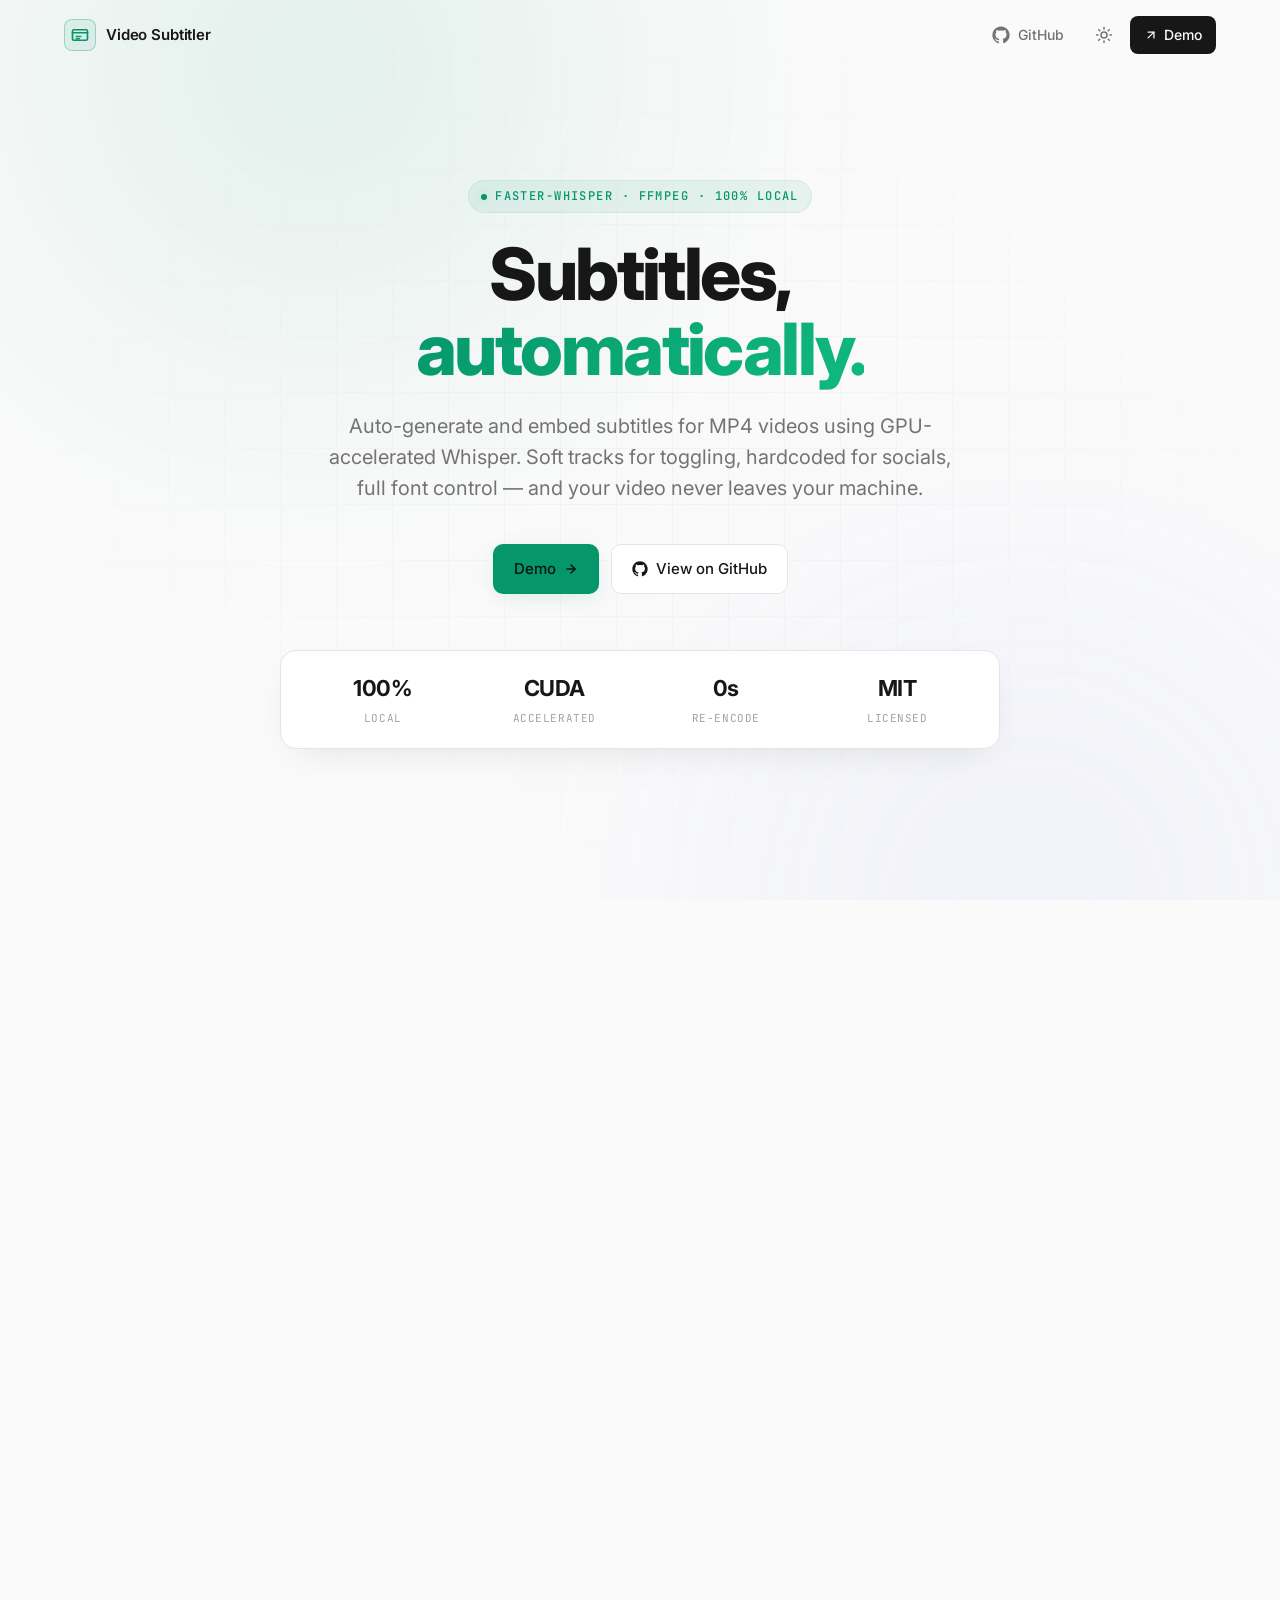
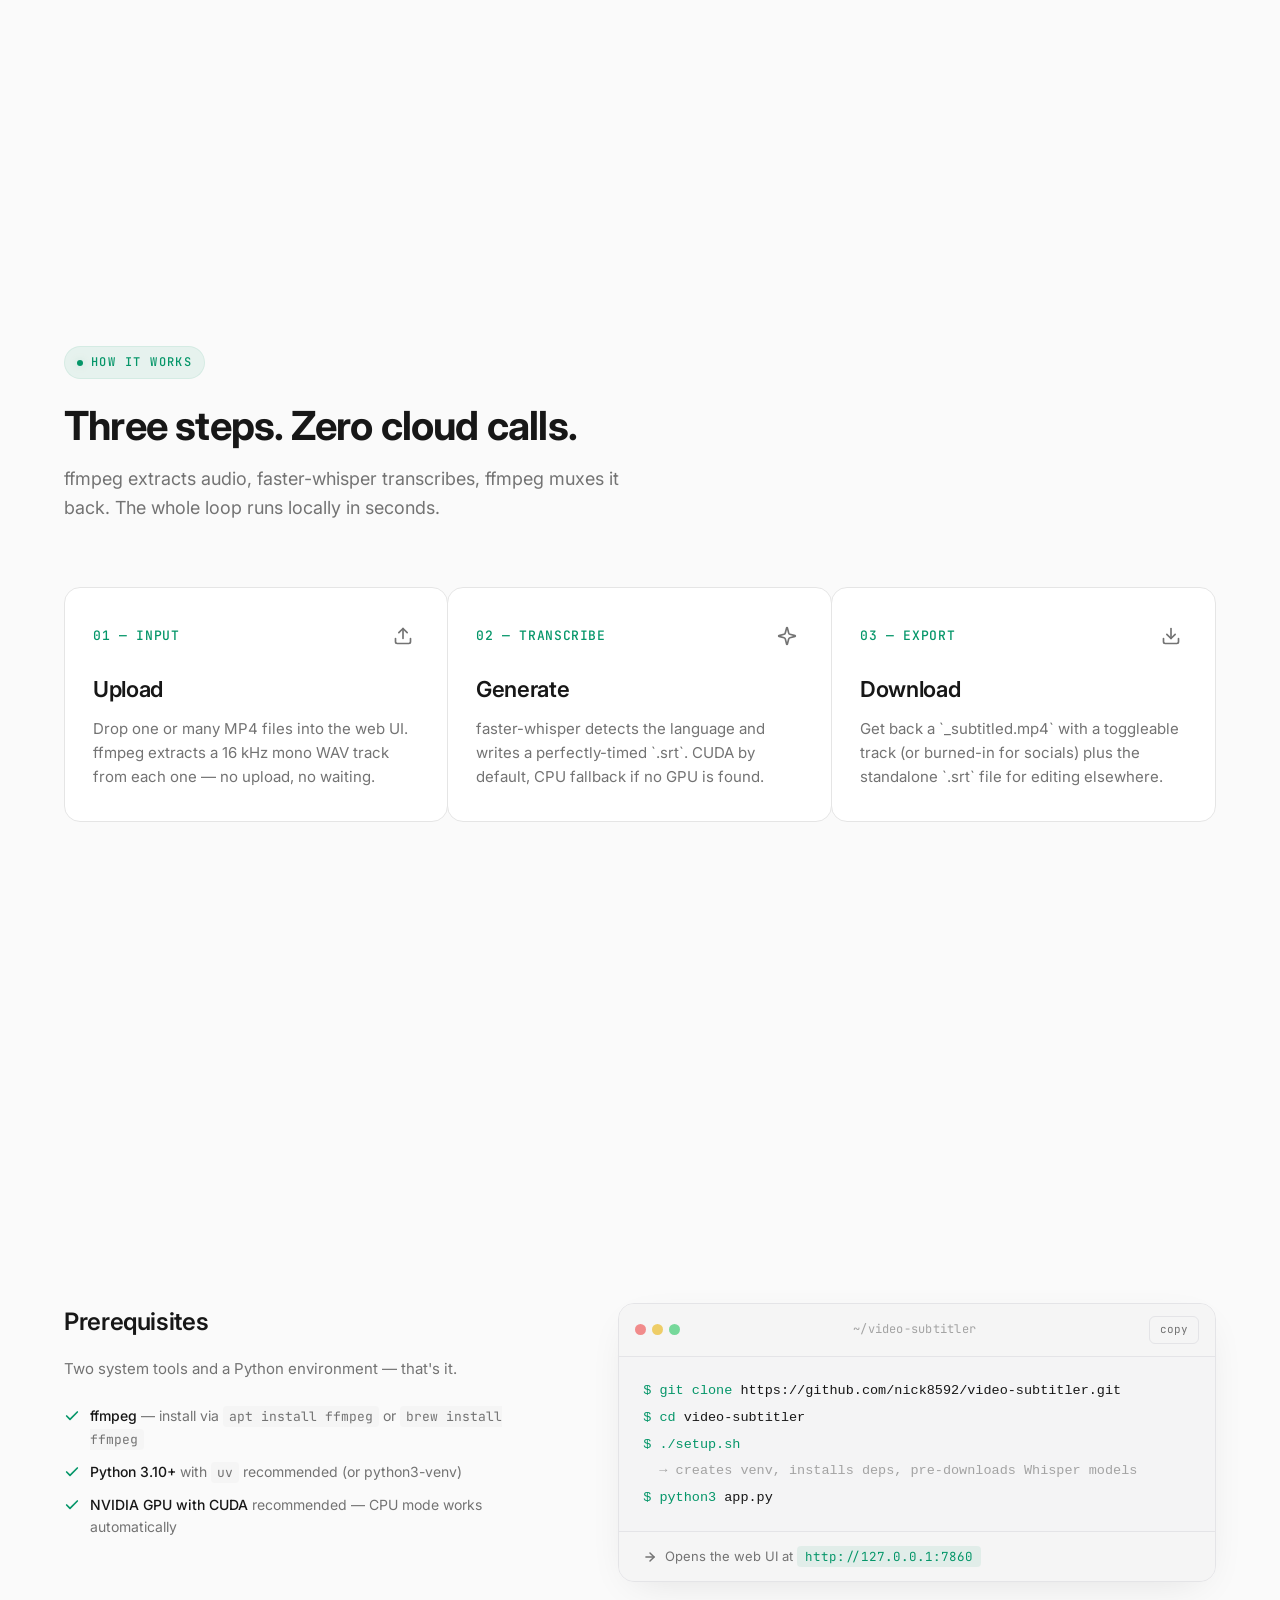
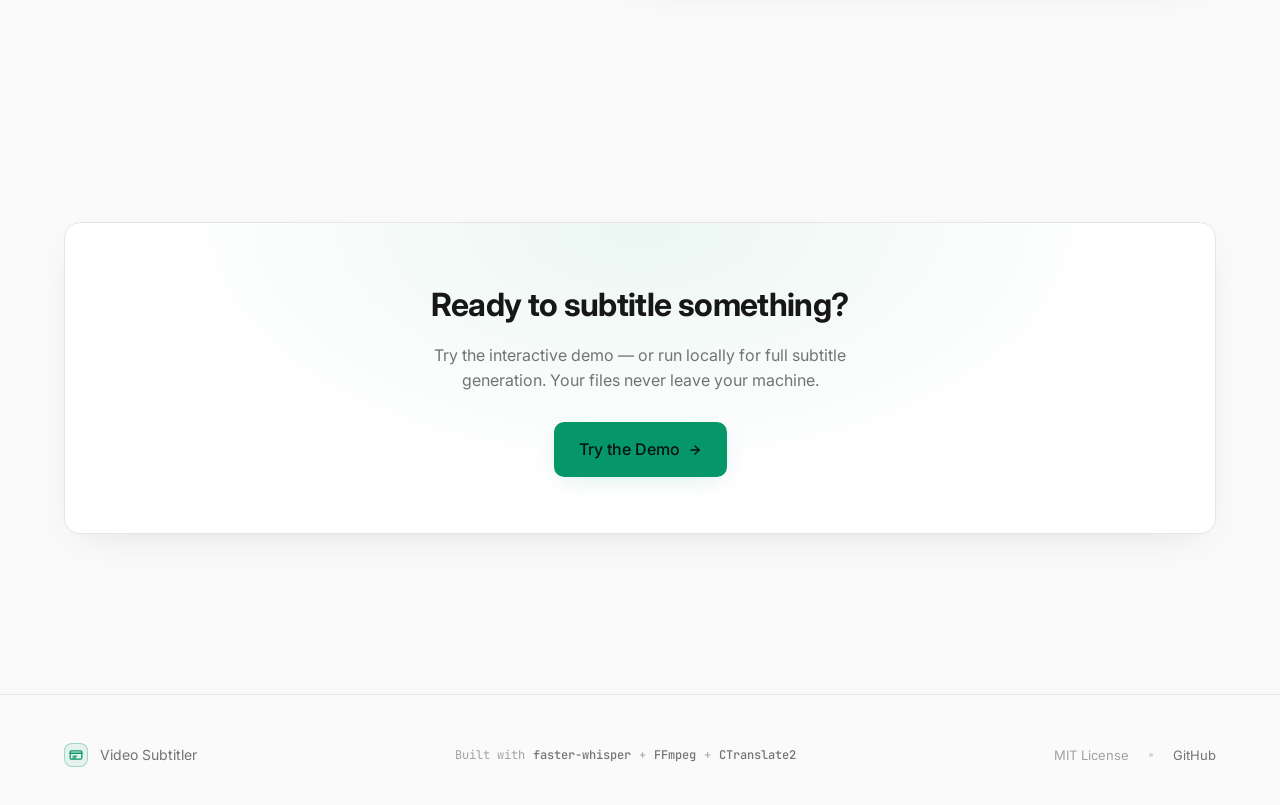
==== web/index.html @ dbbbc1d2 "fix: use extensionless demo link and relative back links for GitHub Pages pretty URLs" ====
<!DOCTYPE html>
<html lang="en" data-theme="dark">
<head>
  <meta charset="UTF-8">
  <meta name="viewport" content="width=device-width, initial-scale=1.0">
  <title>Video Subtitler — GPU-accelerated Whisper subtitles, 100% local</title>
  <meta name="description" content="Auto-generate and embed subtitles for MP4 videos using faster-whisper and ffmpeg. Soft or hardcoded subtitles, font customization, 100% local, GPU-accelerated.">
  <meta name="theme-color" content="#0a0a0b">

  <link rel="preconnect" href="https://fonts.googleapis.com">
  <link rel="preconnect" href="https://fonts.gstatic.com" crossorigin>
  <link href="https://fonts.googleapis.com/css2?family=Inter:wght@400;500;600;700;800&family=JetBrains+Mono:wght@400;500&display=swap" rel="stylesheet">

  <style>
    /* =========================================================
       Theme tokens
       ========================================================= */
    :root {
      --bg: #0a0a0b;
      --surface: #141415;
      --surface-2: #1a1a1c;
      --border: #222224;
      --border-strong: #2e2e31;
      --text: #ededed;
      --text-secondary: #8a8a8a;
      --text-tertiary: #5a5a5a;
      --accent: #10b981;
      --accent-hover: #34d399;
      --accent-soft: rgba(16, 185, 129, 0.12);
      --accent-glow: rgba(16, 185, 129, 0.25);
      --code-bg: #0d0d0e;
      --code-border: #1d1d20;
      --selection: rgba(16, 185, 129, 0.35);
      --shadow-soft: 0 1px 0 rgba(255, 255, 255, 0.04) inset, 0 12px 40px -12px rgba(0, 0, 0, 0.6);
      --noise-opacity: 0.04;
      --max-w: 1200px;
      --radius: 12px;
      --radius-lg: 16px;
      --ease: cubic-bezier(0.16, 1, 0.3, 1);
    }

    [data-theme="light"] {
      --bg: #fafafa;
      --surface: #ffffff;
      --surface-2: #f5f5f5;
      --border: #e5e5e5;
      --border-strong: #d4d4d4;
      --text: #171717;
      --text-secondary: #737373;
      --text-tertiary: #a3a3a3;
      --accent: #059669;
      --accent-hover: #10b981;
      --accent-soft: rgba(5, 150, 105, 0.08);
      --accent-glow: rgba(5, 150, 105, 0.18);
      --code-bg: #f4f4f5;
      --code-border: #e4e4e7;
      --selection: rgba(5, 150, 105, 0.25);
      --shadow-soft: 0 1px 0 rgba(255, 255, 255, 0.6) inset, 0 12px 40px -16px rgba(0, 0, 0, 0.12);
      --noise-opacity: 0.025;
    }

    /* =========================================================
       Reset
       ========================================================= */
    *, *::before, *::after { box-sizing: border-box; }
    * { margin: 0; padding: 0; }
    html { scroll-behavior: smooth; -webkit-text-size-adjust: 100%; }
    body {
      font-family: 'Inter', -apple-system, BlinkMacSystemFont, sans-serif;
      font-size: 16px;
      line-height: 1.6;
      color: var(--text);
      background: var(--bg);
      -webkit-font-smoothing: antialiased;
      -moz-osx-font-smoothing: grayscale;
      text-rendering: optimizeLegibility;
      overflow-x: hidden;
      transition: background 0.3s var(--ease), color 0.3s var(--ease);
    }
    ::selection { background: var(--selection); color: var(--text); }
    img, svg, video { display: block; max-width: 100%; }
    button { font: inherit; color: inherit; background: none; border: none; cursor: pointer; }
    a { color: inherit; text-decoration: none; }
    input, textarea, select { font: inherit; }

    /* =========================================================
       Background atmosphere
       ========================================================= */
    .bg-mesh {
      position: fixed;
      inset: 0;
      z-index: -1;
      pointer-events: none;
      overflow: hidden;
    }
    .bg-mesh::before,
    .bg-mesh::after {
      content: '';
      position: absolute;
      width: 70vmax;
      height: 70vmax;
      border-radius: 50%;
      filter: blur(140px);
      opacity: 0.35;
      will-change: transform;
    }
    .bg-mesh::before {
      background: radial-gradient(circle at center, var(--accent) 0%, transparent 60%);
      top: -30vmax;
      left: -10vmax;
      animation: mesh-drift-a 28s var(--ease) infinite;
    }
    .bg-mesh::after {
      background: radial-gradient(circle at center, #6366f1 0%, transparent 60%);
      bottom: -35vmax;
      right: -15vmax;
      animation: mesh-drift-b 32s var(--ease) infinite;
    }
    [data-theme="light"] .bg-mesh::before { opacity: 0.18; }
    [data-theme="light"] .bg-mesh::after { opacity: 0.14; background: radial-gradient(circle at center, #818cf8 0%, transparent 60%); }

    .bg-noise {
      position: fixed;
      inset: 0;
      z-index: -1;
      pointer-events: none;
      opacity: var(--noise-opacity);
      background-image: url("data:image/svg+xml,%3Csvg viewBox='0 0 200 200' xmlns='http://www.w3.org/2000/svg'%3E%3Cfilter id='n'%3E%3CfeTurbulence type='fractalNoise' baseFrequency='0.85' numOctaves='3' /%3E%3C/filter%3E%3Crect width='100%25' height='100%25' filter='url(%23n)' /%3E%3C/svg%3E");
      mix-blend-mode: overlay;
    }

    @keyframes mesh-drift-a {
      0%, 100% { transform: translate(0, 0) scale(1); }
      33% { transform: translate(8vw, 4vh) scale(1.08); }
      66% { transform: translate(-4vw, 6vh) scale(0.95); }
    }
    @keyframes mesh-drift-b {
      0%, 100% { transform: translate(0, 0) scale(1); }
      33% { transform: translate(-6vw, -5vh) scale(1.05); }
      66% { transform: translate(5vw, -3vh) scale(0.92); }
    }

    /* =========================================================
       Layout primitives
       ========================================================= */
    .container {
      width: 100%;
      max-width: var(--max-w);
      margin: 0 auto;
      padding: 0 24px;
    }
    .section {
      padding: 120px 0;
      position: relative;
    }
    @media (max-width: 768px) {
      .section { padding: 80px 0; }
    }

    /* =========================================================
       Typography
       ========================================================= */
    .eyebrow {
      display: inline-flex;
      align-items: center;
      gap: 8px;
      font-family: 'JetBrains Mono', monospace;
      font-size: 12px;
      font-weight: 500;
      color: var(--accent);
      text-transform: uppercase;
      letter-spacing: 0.12em;
      padding: 6px 12px;
      background: var(--accent-soft);
      border: 1px solid var(--accent-soft);
      border-radius: 100px;
      margin-bottom: 24px;
    }
    .eyebrow::before {
      content: '';
      width: 6px;
      height: 6px;
      background: var(--accent);
      border-radius: 50%;
      box-shadow: 0 0 8px var(--accent-glow);
    }

    .section-title {
      font-size: 40px;
      font-weight: 700;
      letter-spacing: -0.02em;
      line-height: 1.15;
      color: var(--text);
      margin-bottom: 16px;
    }
    .section-subtitle {
      font-size: 17px;
      color: var(--text-secondary);
      max-width: 600px;
      line-height: 1.6;
    }

    .section-header {
      margin-bottom: 64px;
      display: flex;
      flex-direction: column;
      align-items: flex-start;
    }
    @media (min-width: 900px) {
      .section-header .section-subtitle { font-size: 18px; }
    }

    /* =========================================================
       Navigation
       ========================================================= */
    .nav {
      position: fixed;
      top: 0;
      left: 0;
      right: 0;
      z-index: 100;
      padding: 16px 0;
      transition: all 0.3s var(--ease);
    }
    .nav.scrolled {
      background: color-mix(in srgb, var(--bg) 80%, transparent);
      backdrop-filter: blur(16px) saturate(180%);
      -webkit-backdrop-filter: blur(16px) saturate(180%);
      border-bottom: 1px solid var(--border);
    }
    .nav-inner {
      display: flex;
      align-items: center;
      justify-content: space-between;
      gap: 16px;
    }
    .nav-brand {
      display: flex;
      align-items: center;
      gap: 10px;
      font-weight: 600;
      font-size: 15px;
      letter-spacing: -0.01em;
      color: var(--text);
    }
    .nav-brand-mark {
      width: 32px;
      height: 32px;
      display: flex;
      align-items: center;
      justify-content: center;
      background: var(--accent-soft);
      border: 1px solid color-mix(in srgb, var(--accent) 30%, transparent);
      border-radius: 8px;
      color: var(--accent);
    }
    .nav-actions {
      display: flex;
      align-items: center;
      gap: 8px;
    }
    .nav-link {
      display: inline-flex;
      align-items: center;
      gap: 8px;
      padding: 8px 14px;
      border-radius: 8px;
      font-size: 14px;
      font-weight: 500;
      color: var(--text-secondary);
      transition: all 0.2s var(--ease);
    }
    .nav-link:hover { color: var(--text); background: var(--surface-2); }
    .nav-icon-btn {
      width: 36px;
      height: 36px;
      display: inline-flex;
      align-items: center;
      justify-content: center;
      border-radius: 8px;
      color: var(--text-secondary);
      transition: all 0.2s var(--ease);
      border: 1px solid transparent;
    }
    .nav-icon-btn:hover {
      color: var(--text);
      background: var(--surface-2);
      border-color: var(--border);
    }
    .nav-open-app {
      padding: 8px 14px;
      background: var(--text);
      color: var(--bg);
      border-radius: 8px;
      font-size: 14px;
      font-weight: 500;
      display: inline-flex;
      align-items: center;
      gap: 6px;
      transition: all 0.2s var(--ease);
    }
    .nav-open-app:hover {
      background: var(--accent-hover);
      color: #fff;
      transform: translateY(-1px);
    }
    @media (max-width: 640px) {
      .nav-open-app span { display: none; }
      .nav-open-app { padding: 8px 10px; }
      .nav-link span { display: none; }
    }

    /* =========================================================
       Hero
       ========================================================= */
    .hero {
      padding: 180px 0 140px;
      position: relative;
      overflow: hidden;
    }
    @media (max-width: 768px) {
      .hero { padding: 140px 0 80px; }
    }
    .hero-grid-bg {
      position: absolute;
      inset: 0;
      background-image:
        linear-gradient(var(--border) 1px, transparent 1px),
        linear-gradient(90deg, var(--border) 1px, transparent 1px);
      background-size: 56px 56px;
      mask-image: radial-gradient(ellipse at center, black 0%, transparent 70%);
      -webkit-mask-image: radial-gradient(ellipse at center, black 0%, transparent 70%);
      opacity: 0.4;
      z-index: -1;
    }
    .hero-inner {
      display: flex;
      flex-direction: column;
      align-items: center;
      text-align: center;
      position: relative;
    }
    .hero-title {
      font-size: clamp(40px, 7vw, 72px);
      font-weight: 800;
      letter-spacing: -0.035em;
      line-height: 1.04;
      color: var(--text);
      max-width: 900px;
      margin-bottom: 24px;
    }
    .hero-title .accent {
      background: linear-gradient(135deg, var(--accent) 0%, var(--accent-hover) 100%);
      -webkit-background-clip: text;
      background-clip: text;
      color: transparent;
    }
    .hero-sub {
      font-size: clamp(16px, 2vw, 20px);
      color: var(--text-secondary);
      max-width: 640px;
      margin-bottom: 40px;
      line-height: 1.55;
    }
    .hero-ctas {
      display: flex;
      gap: 12px;
      flex-wrap: wrap;
      justify-content: center;
      margin-bottom: 56px;
    }
    .btn {
      display: inline-flex;
      align-items: center;
      gap: 8px;
      padding: 12px 20px;
      border-radius: 10px;
      font-size: 15px;
      font-weight: 500;
      transition: all 0.2s var(--ease);
      border: 1px solid transparent;
      white-space: nowrap;
    }
    .btn-primary {
      background: var(--accent);
      color: #04140d;
      box-shadow: 0 0 0 0 var(--accent-glow), 0 6px 24px -6px var(--accent-glow);
    }
    .btn-primary:hover {
      background: var(--accent-hover);
      transform: translateY(-1px);
      box-shadow: 0 0 0 4px var(--accent-soft), 0 12px 32px -8px var(--accent-glow);
    }
    .btn-secondary {
      background: var(--surface);
      color: var(--text);
      border-color: var(--border);
    }
    .btn-secondary:hover {
      background: var(--surface-2);
      border-color: var(--border-strong);
      transform: translateY(-1px);
    }

    .hero-stats {
      display: grid;
      grid-template-columns: repeat(4, 1fr);
      gap: 24px;
      max-width: 720px;
      width: 100%;
      padding: 20px 28px;
      background: var(--surface);
      border: 1px solid var(--border);
      border-radius: var(--radius-lg);
      box-shadow: var(--shadow-soft);
    }
    .hero-stat {
      display: flex;
      flex-direction: column;
      align-items: center;
      gap: 4px;
    }
    .hero-stat-value {
      font-size: 22px;
      font-weight: 700;
      color: var(--text);
      letter-spacing: -0.02em;
      font-family: 'Inter', sans-serif;
    }
    .hero-stat-label {
      font-family: 'JetBrains Mono', monospace;
      font-size: 11px;
      color: var(--text-tertiary);
      text-transform: uppercase;
      letter-spacing: 0.05em;
    }
    @media (max-width: 640px) {
      .hero-stats { grid-template-columns: repeat(2, 1fr); gap: 16px 24px; padding: 20px; }
    }

    /* =========================================================
       Features grid
       ========================================================= */
    .features-grid {
      display: grid;
      grid-template-columns: repeat(3, 1fr);
      gap: 16px;
    }
    @media (max-width: 900px) {
      .features-grid { grid-template-columns: repeat(2, 1fr); }
    }
    @media (max-width: 640px) {
      .features-grid { grid-template-columns: 1fr; }
    }
    .feature-card {
      position: relative;
      padding: 28px;
      background: var(--surface);
      border: 1px solid var(--border);
      border-radius: var(--radius-lg);
      transition: all 0.3s var(--ease);
      overflow: hidden;
    }
    .feature-card::before {
      content: '';
      position: absolute;
      inset: 0;
      background: radial-gradient(circle at top right, var(--accent-soft), transparent 60%);
      opacity: 0;
      transition: opacity 0.3s var(--ease);
      pointer-events: none;
    }
    .feature-card:hover {
      border-color: var(--border-strong);
      transform: translateY(-2px);
      box-shadow: var(--shadow-soft);
    }
    .feature-card:hover::before { opacity: 1; }
    .feature-icon {
      width: 40px;
      height: 40px;
      display: flex;
      align-items: center;
      justify-content: center;
      background: var(--accent-soft);
      border: 1px solid color-mix(in srgb, var(--accent) 25%, transparent);
      border-radius: 10px;
      color: var(--accent);
      margin-bottom: 20px;
      transition: all 0.3s var(--ease);
    }
    .feature-card:hover .feature-icon {
      transform: scale(1.05);
      box-shadow: 0 0 0 4px var(--accent-soft);
    }
    .feature-title {
      font-size: 17px;
      font-weight: 600;
      color: var(--text);
      margin-bottom: 8px;
      letter-spacing: -0.01em;
      position: relative;
    }
    .feature-desc {
      font-size: 14px;
      color: var(--text-secondary);
      line-height: 1.6;
      position: relative;
    }

    /* =========================================================
       How it works (steps)
       ========================================================= */
    .steps {
      display: grid;
      grid-template-columns: repeat(3, 1fr);
      gap: 0;
      position: relative;
    }
    @media (max-width: 900px) {
      .steps { grid-template-columns: 1fr; }
    }
    .step {
      padding: 32px 28px;
      border: 1px solid var(--border);
      background: var(--surface);
      border-radius: var(--radius-lg);
      margin-left: -1px;
      transition: all 0.3s var(--ease);
    }
    @media (min-width: 901px) {
      .step:first-child { margin-left: 0; }
      .step:hover {
        border-color: var(--accent);
        z-index: 1;
      }
    }
    @media (max-width: 900px) {
      .step { margin-left: 0; margin-top: -1px; }
      .step:first-child { margin-top: 0; }
      .step:hover { border-color: var(--accent); }
    }
    .step-header {
      display: flex;
      align-items: center;
      justify-content: space-between;
      margin-bottom: 20px;
    }
    .step-num {
      font-family: 'JetBrains Mono', monospace;
      font-size: 13px;
      font-weight: 500;
      color: var(--accent);
      letter-spacing: 0.05em;
    }
    .step-icon {
      width: 32px;
      height: 32px;
      display: flex;
      align-items: center;
      justify-content: center;
      color: var(--text-secondary);
    }
    .step-title {
      font-size: 22px;
      font-weight: 600;
      letter-spacing: -0.015em;
      color: var(--text);
      margin-bottom: 10px;
    }
    .step-desc {
      font-size: 15px;
      color: var(--text-secondary);
      line-height: 1.6;
    }

    /* =========================================================
       Quick start / code block
       ========================================================= */
    .quickstart {
      display: grid;
      grid-template-columns: 1fr 1.2fr;
      gap: 56px;
      align-items: start;
    }
    @media (max-width: 900px) {
      .quickstart { grid-template-columns: 1fr; gap: 32px; }
    }
    .quickstart-info h3 {
      font-size: 24px;
      font-weight: 600;
      letter-spacing: -0.015em;
      margin-bottom: 16px;
      color: var(--text);
    }
    .quickstart-info p {
      color: var(--text-secondary);
      font-size: 15px;
      margin-bottom: 24px;
    }
    .quickstart-prereqs {
      list-style: none;
      display: flex;
      flex-direction: column;
      gap: 10px;
    }
    .quickstart-prereqs li {
      display: flex;
      align-items: flex-start;
      gap: 10px;
      font-size: 14px;
      color: var(--text-secondary);
    }
    .quickstart-prereqs li svg {
      flex-shrink: 0;
      margin-top: 3px;
      color: var(--accent);
    }

    .code-block {
      background: var(--code-bg);
      border: 1px solid var(--code-border);
      border-radius: var(--radius-lg);
      overflow: hidden;
      box-shadow: var(--shadow-soft);
    }
    .code-header {
      display: flex;
      align-items: center;
      justify-content: space-between;
      padding: 12px 16px;
      border-bottom: 1px solid var(--code-border);
      background: var(--surface-2);
    }
    .code-dots {
      display: flex;
      gap: 6px;
    }
    .code-dots span {
      width: 11px;
      height: 11px;
      border-radius: 50%;
      background: var(--border-strong);
    }
    .code-dots span:nth-child(1) { background: #ef4444; opacity: 0.6; }
    .code-dots span:nth-child(2) { background: #eab308; opacity: 0.6; }
    .code-dots span:nth-child(3) { background: #22c55e; opacity: 0.6; }
    .code-title {
      font-family: 'JetBrains Mono', monospace;
      font-size: 12px;
      color: var(--text-tertiary);
      letter-spacing: 0.02em;
    }
    .code-copy {
      font-family: 'JetBrains Mono', monospace;
      font-size: 11px;
      color: var(--text-secondary);
      padding: 4px 10px;
      border: 1px solid var(--code-border);
      border-radius: 6px;
      transition: all 0.2s var(--ease);
    }
    .code-copy:hover { color: var(--text); border-color: var(--border-strong); }
    .code-copy.copied { color: var(--accent); border-color: var(--accent); }
    .code-body {
      padding: 20px 24px;
      font-family: 'JetBrains Mono', monospace;
      font-size: 13.5px;
      line-height: 1.85;
      color: var(--text);
      overflow-x: auto;
    }
    .code-body .comment { color: var(--text-tertiary); }
    .code-body .prompt { color: var(--accent); user-select: none; }
    .code-body .cmd { color: var(--accent); font-weight: 500; }
    .code-body .flag { color: #f59e0b; }
    .code-body .string { color: #a5b4fc; }
    .code-note {
      padding: 14px 24px;
      background: var(--surface-2);
      border-top: 1px solid var(--code-border);
      font-size: 13px;
      color: var(--text-secondary);
      display: flex;
      align-items: center;
      gap: 8px;
    }
    .code-note strong { color: var(--text); font-weight: 600; }
    .code-note code {
      font-family: 'JetBrains Mono', monospace;
      font-size: 12.5px;
      color: var(--accent);
      background: var(--accent-soft);
      padding: 2px 8px;
      border-radius: 4px;
    }

    /* =========================================================
       Footer
       ========================================================= */
    .footer {
      border-top: 1px solid var(--border);
      padding: 48px 0;
      margin-top: 40px;
    }
    .footer-inner {
      display: flex;
      align-items: center;
      justify-content: space-between;
      gap: 24px;
      flex-wrap: wrap;
    }
    .footer-brand {
      display: flex;
      align-items: center;
      gap: 12px;
      color: var(--text-secondary);
      font-size: 14px;
    }
    .footer-meta {
      display: flex;
      align-items: center;
      gap: 20px;
      flex-wrap: wrap;
      font-size: 13px;
      color: var(--text-tertiary);
    }
    .footer-meta a {
      color: var(--text-secondary);
      transition: color 0.2s var(--ease);
    }
    .footer-meta a:hover { color: var(--accent); }
    .footer-meta-divider {
      width: 4px;
      height: 4px;
      background: var(--border-strong);
      border-radius: 50%;
    }
    .footer-built {
      display: flex;
      align-items: center;
      gap: 8px;
      color: var(--text-tertiary);
      font-family: 'JetBrains Mono', monospace;
      font-size: 12px;
    }
    .footer-built strong { color: var(--text-secondary); font-weight: 500; }

    /* =========================================================
       Fade-in on scroll
       ========================================================= */
    .reveal {
      opacity: 0;
      transform: translateY(16px);
      transition: opacity 0.8s var(--ease), transform 0.8s var(--ease);
    }
    .reveal.is-visible {
      opacity: 1;
      transform: translateY(0);
    }
    @media (prefers-reduced-motion: reduce) {
      .reveal { opacity: 1; transform: none; transition: none; }
      *, *::before, *::after { animation-duration: 0.01ms !important; animation-iteration-count: 1 !important; transition-duration: 0.01ms !important; }
    }

    /* =========================================================
       Focus states
       ========================================================= */
    a:focus-visible, button:focus-visible {
      outline: 2px solid var(--accent);
      outline-offset: 2px;
      border-radius: 8px;
    }
  </style>
</head>
<body>
  <!-- Background atmosphere -->
  <div class="bg-mesh" aria-hidden="true"></div>
  <div class="bg-noise" aria-hidden="true"></div>

  <!-- =========================================================
       Navigation
       ========================================================= -->
  <nav class="nav" id="nav">
    <div class="container nav-inner">
      <a href="#top" class="nav-brand">
        <span class="nav-brand-mark" aria-hidden="true">
          <svg width="18" height="18" viewBox="0 0 24 24" fill="none" stroke="currentColor" stroke-width="2.2" stroke-linecap="round" stroke-linejoin="round">
            <rect x="2" y="5" width="20" height="14" rx="2"/>
            <path d="M2 9h20"/>
            <path d="M7 14h6"/>
            <path d="M7 17h4"/>
          </svg>
        </span>
        <span>Video Subtitler</span>
      </a>
      <div class="nav-actions">
        <a href="https://github.com/nick8592/video-subtitler" class="nav-link" target="_blank" rel="noopener" aria-label="GitHub repository">
          <svg width="18" height="18" viewBox="0 0 24 24" fill="currentColor" aria-hidden="true">
            <path d="M12 .5C5.65.5.5 5.65.5 12c0 5.08 3.29 9.39 7.86 10.91.58.11.79-.25.79-.55v-1.93c-3.2.7-3.87-1.54-3.87-1.54-.52-1.32-1.27-1.68-1.27-1.68-1.04-.71.08-.7.08-.7 1.15.08 1.76 1.18 1.76 1.18 1.02 1.75 2.68 1.25 3.34.96.1-.74.4-1.25.72-1.54-2.55-.29-5.24-1.28-5.24-5.69 0-1.26.45-2.28 1.18-3.08-.12-.29-.51-1.46.11-3.04 0 0 .96-.31 3.16 1.18.92-.26 1.91-.39 2.89-.39.98 0 1.97.13 2.89.39 2.2-1.49 3.16-1.18 3.16-1.18.62 1.58.23 2.75.11 3.04.74.8 1.18 1.82 1.18 3.08 0 4.42-2.7 5.39-5.26 5.68.41.35.78 1.05.78 2.12v3.14c0 .31.21.67.8.55C20.21 21.39 23.5 17.08 23.5 12 23.5 5.65 18.35.5 12 .5z"/>
          </svg>
          <span>GitHub</span>
        </a>
        <button class="nav-icon-btn" id="theme-toggle" aria-label="Toggle theme" title="Toggle theme">
          <svg id="theme-icon-sun" width="18" height="18" viewBox="0 0 24 24" fill="none" stroke="currentColor" stroke-width="2" stroke-linecap="round" stroke-linejoin="round" style="display:none">
            <circle cx="12" cy="12" r="4"/>
            <path d="M12 2v2"/><path d="M12 20v2"/><path d="m4.93 4.93 1.41 1.41"/><path d="m17.66 17.66 1.41 1.41"/><path d="M2 12h2"/><path d="M20 12h2"/><path d="m6.34 17.66-1.41 1.41"/><path d="m19.07 4.93-1.41 1.41"/>
          </svg>
          <svg id="theme-icon-moon" width="18" height="18" viewBox="0 0 24 24" fill="none" stroke="currentColor" stroke-width="2" stroke-linecap="round" stroke-linejoin="round">
            <path d="M21 12.79A9 9 0 1 1 11.21 3 7 7 0 0 0 21 12.79z"/>
          </svg>
        </button>
        <a href="demo" class="nav-open-app">
          <svg width="14" height="14" viewBox="0 0 24 24" fill="none" stroke="currentColor" stroke-width="2.2" stroke-linecap="round" stroke-linejoin="round" aria-hidden="true">
            <path d="M7 17 17 7"/>
            <path d="M7 7h10v10"/>
          </svg>
          <span>Demo</span>
        </a>
      </div>
    </div>
  </nav>

  <main id="top">
    <!-- =========================================================
         Hero
         ========================================================= -->
    <section class="hero">
      <div class="hero-grid-bg" aria-hidden="true"></div>
      <div class="container hero-inner">
        <div class="eyebrow reveal">faster-whisper · ffmpeg · 100% local</div>
        <h1 class="hero-title reveal">
          Subtitles,<br><span class="accent">automatically.</span>
        </h1>
        <p class="hero-sub reveal">
          Auto-generate and embed subtitles for MP4 videos using GPU-accelerated Whisper. Soft tracks for toggling, hardcoded for socials, full font control — and your video never leaves your machine.
        </p>
        <div class="hero-ctas reveal">
          <a href="demo" class="btn btn-primary">
            Demo
            <svg width="14" height="14" viewBox="0 0 24 24" fill="none" stroke="currentColor" stroke-width="2.5" stroke-linecap="round" stroke-linejoin="round" aria-hidden="true">
              <path d="M5 12h14"/><path d="m12 5 7 7-7 7"/>
            </svg>
          </a>
          <a href="https://github.com/nick8592/video-subtitler" target="_blank" rel="noopener" class="btn btn-secondary">
            <svg width="16" height="16" viewBox="0 0 24 24" fill="currentColor" aria-hidden="true">
              <path d="M12 .5C5.65.5.5 5.65.5 12c0 5.08 3.29 9.39 7.86 10.91.58.11.79-.25.79-.55v-1.93c-3.2.7-3.87-1.54-3.87-1.54-.52-1.32-1.27-1.68-1.27-1.68-1.04-.71.08-.7.08-.7 1.15.08 1.76 1.18 1.76 1.18 1.02 1.75 2.68 1.25 3.34.96.1-.74.4-1.25.72-1.54-2.55-.29-5.24-1.28-5.24-5.69 0-1.26.45-2.28 1.18-3.08-.12-.29-.51-1.46.11-3.04 0 0 .96-.31 3.16 1.18.92-.26 1.91-.39 2.89-.39.98 0 1.97.13 2.89.39 2.2-1.49 3.16-1.18 3.16-1.18.62 1.58.23 2.75.11 3.04.74.8 1.18 1.82 1.18 3.08 0 4.42-2.7 5.39-5.26 5.68.41.35.78 1.05.78 2.12v3.14c0 .31.21.67.8.55C20.21 21.39 23.5 17.08 23.5 12 23.5 5.65 18.35.5 12 .5z"/>
            </svg>
            View on GitHub
          </a>
        </div>
        <div class="hero-stats reveal">
          <div class="hero-stat">
            <span class="hero-stat-value">100%</span>
            <span class="hero-stat-label">local</span>
          </div>
          <div class="hero-stat">
            <span class="hero-stat-value">CUDA</span>
            <span class="hero-stat-label">accelerated</span>
          </div>
          <div class="hero-stat">
            <span class="hero-stat-value">0s</span>
            <span class="hero-stat-label">re-encode</span>
          </div>
          <div class="hero-stat">
            <span class="hero-stat-value">MIT</span>
            <span class="hero-stat-label">licensed</span>
          </div>
        </div>
      </div>
    </section>

    <!-- =========================================================
         Features
         ========================================================= -->
    <section class="section">
      <div class="container">
        <div class="section-header reveal">
          <span class="eyebrow">What's inside</span>
          <h2 class="section-title">Built for the entire subtitle pipeline.</h2>
          <p class="section-subtitle">From the moment you drop an MP4 to the moment you export, every step is handled on-device — fast, private, and under your control.</p>
        </div>
        <div class="features-grid">
          <!-- Soft Subtitles -->
          <div class="feature-card reveal">
            <div class="feature-icon">
              <svg width="20" height="20" viewBox="0 0 24 24" fill="none" stroke="currentColor" stroke-width="2" stroke-linecap="round" stroke-linejoin="round">
                <rect x="2" y="5" width="20" height="14" rx="2"/>
                <path d="M6 11h4"/>
                <path d="M6 14h8"/>
                <path d="m14 11 4-2"/>
                <path d="m14 14 4 2"/>
              </svg>
            </div>
            <h3 class="feature-title">Soft Subtitles</h3>
            <p class="feature-desc">Mux as a toggleable track inside the MP4. No re-encode, original quality preserved — viewers can switch on or off.</p>
          </div>
          <!-- Hardcoded Subtitles -->
          <div class="feature-card reveal">
            <div class="feature-icon">
              <svg width="20" height="20" viewBox="0 0 24 24" fill="none" stroke="currentColor" stroke-width="2" stroke-linecap="round" stroke-linejoin="round">
                <path d="M8.5 14.5A2.5 2.5 0 0 0 11 12c0-1.38-.5-2-1-3-1.072-2.143-.224-4.054 2-6 .5 2.5 2 4.9 4 6.5 2 1.6 3 3.5 3 5.5a7 7 0 1 1-14 0c0-1.153.433-2.294 1-3a2.5 2.5 0 0 0 2.5 2.5z"/>
              </svg>
            </div>
            <h3 class="feature-title">Hardcoded Subtitles</h3>
            <p class="feature-desc">Burn into the video frame for Instagram, TikTok, and GitHub previews where soft tracks aren't supported.</p>
          </div>
          <!-- Font Customization -->
          <div class="feature-card reveal">
            <div class="feature-icon">
              <svg width="20" height="20" viewBox="0 0 24 24" fill="none" stroke="currentColor" stroke-width="2" stroke-linecap="round" stroke-linejoin="round">
                <path d="M4 7V4h16v3"/>
                <path d="M9 20h6"/>
                <path d="M12 4v16"/>
              </svg>
            </div>
            <h3 class="feature-title">Font Customization</h3>
            <p class="feature-desc">Pick the family, size, color, outline, shadow, alignment and vertical margin. Preview a single frame before generating the whole video.</p>
          </div>
          <!-- GPU Accelerated -->
          <div class="feature-card reveal">
            <div class="feature-icon">
              <svg width="20" height="20" viewBox="0 0 24 24" fill="none" stroke="currentColor" stroke-width="2" stroke-linecap="round" stroke-linejoin="round">
                <rect x="4" y="4" width="16" height="16" rx="2"/>
                <rect x="9" y="9" width="6" height="6"/>
                <path d="M9 1v3"/>
                <path d="M15 1v3"/>
                <path d="M9 20v3"/>
                <path d="M15 20v3"/>
                <path d="M20 9h3"/>
                <path d="M20 14h3"/>
                <path d="M1 9h3"/>
                <path d="M1 14h3"/>
              </svg>
            </div>
            <h3 class="feature-title">GPU Accelerated</h3>
            <p class="feature-desc">CUDA-powered faster-whisper with CTranslate2 runs `large-v3` in float16. No GPU? It automatically falls back to CPU with int8.</p>
          </div>
          <!-- Editable SRT -->
          <div class="feature-card reveal">
            <div class="feature-icon">
              <svg width="20" height="20" viewBox="0 0 24 24" fill="none" stroke="currentColor" stroke-width="2" stroke-linecap="round" stroke-linejoin="round">
                <path d="M11 4H4a2 2 0 0 0-2 2v14a2 2 0 0 0 2 2h14a2 2 0 0 0 2-2v-7"/>
                <path d="M18.5 2.5a2.121 2.121 0 0 1 3 3L12 15l-4 1 1-4 9.5-9.5z"/>
              </svg>
            </div>
            <h3 class="feature-title">Editable SRT</h3>
            <p class="feature-desc">Fix a name, tighten a line, swap wording. Edit the generated subtitles in the UI and regenerate the video instantly.</p>
          </div>
          <!-- 100% Local -->
          <div class="feature-card reveal">
            <div class="feature-icon">
              <svg width="20" height="20" viewBox="0 0 24 24" fill="none" stroke="currentColor" stroke-width="2" stroke-linecap="round" stroke-linejoin="round">
                <rect x="3" y="11" width="18" height="11" rx="2" ry="2"/>
                <path d="M7 11V7a5 5 0 0 1 10 0v4"/>
              </svg>
            </div>
            <h3 class="feature-title">100% Local</h3>
            <p class="feature-desc">All inference runs on your machine. No API keys, no cloud uploads, no telemetry. Your footage stays on your disk.</p>
          </div>
        </div>
      </div>
    </section>

    <!-- =========================================================
         How it works
         ========================================================= -->
    <section class="section">
      <div class="container">
        <div class="section-header reveal">
          <span class="eyebrow">How it works</span>
          <h2 class="section-title">Three steps. Zero cloud calls.</h2>
          <p class="section-subtitle">ffmpeg extracts audio, faster-whisper transcribes, ffmpeg muxes it back. The whole loop runs locally in seconds.</p>
        </div>
        <div class="steps">
          <div class="step reveal">
            <div class="step-header">
              <span class="step-num">01 — INPUT</span>
              <div class="step-icon">
                <svg width="20" height="20" viewBox="0 0 24 24" fill="none" stroke="currentColor" stroke-width="2" stroke-linecap="round" stroke-linejoin="round">
                  <path d="M21 15v4a2 2 0 0 1-2 2H5a2 2 0 0 1-2-2v-4"/>
                  <polyline points="17 8 12 3 7 8"/>
                  <line x1="12" y1="3" x2="12" y2="15"/>
                </svg>
              </div>
            </div>
            <h3 class="step-title">Upload</h3>
            <p class="step-desc">Drop one or many MP4 files into the web UI. ffmpeg extracts a 16 kHz mono WAV track from each one — no upload, no waiting.</p>
          </div>
          <div class="step reveal">
            <div class="step-header">
              <span class="step-num">02 — TRANSCRIBE</span>
              <div class="step-icon">
                <svg width="20" height="20" viewBox="0 0 24 24" fill="none" stroke="currentColor" stroke-width="2" stroke-linecap="round" stroke-linejoin="round">
                  <path d="M9.937 15.5A2 2 0 0 0 8.5 14.063l-6.135-1.582a.5.5 0 0 1 0-.962L8.5 9.936A2 2 0 0 0 9.937 8.5l1.582-6.135a.5.5 0 0 1 .963 0L14.063 8.5A2 2 0 0 0 15.5 9.937l6.135 1.581a.5.5 0 0 1 0 .964L15.5 14.063a2 2 0 0 0-1.437 1.437l-1.582 6.135a.5.5 0 0 1-.963 0z"/>
                </svg>
              </div>
            </div>
            <h3 class="step-title">Generate</h3>
            <p class="step-desc">faster-whisper detects the language and writes a perfectly-timed `.srt`. CUDA by default, CPU fallback if no GPU is found.</p>
          </div>
          <div class="step reveal">
            <div class="step-header">
              <span class="step-num">03 — EXPORT</span>
              <div class="step-icon">
                <svg width="20" height="20" viewBox="0 0 24 24" fill="none" stroke="currentColor" stroke-width="2" stroke-linecap="round" stroke-linejoin="round">
                  <path d="M21 15v4a2 2 0 0 1-2 2H5a2 2 0 0 1-2-2v-4"/>
                  <polyline points="7 10 12 15 17 10"/>
                  <line x1="12" y1="15" x2="12" y2="3"/>
                </svg>
              </div>
            </div>
            <h3 class="step-title">Download</h3>
            <p class="step-desc">Get back a `_subtitled.mp4` with a toggleable track (or burned-in for socials) plus the standalone `.srt` file for editing elsewhere.</p>
          </div>
        </div>
      </div>
    </section>

    <!-- =========================================================
         Quick start
         ========================================================= -->
    <section class="section" id="quick-start">
      <div class="container">
        <div class="section-header reveal">
          <span class="eyebrow">Quick start</span>
          <h2 class="section-title">Up and running in one script.</h2>
          <p class="section-subtitle">`setup.sh` creates a venv, installs dependencies, and pre-downloads every Whisper model size. Then start the web UI.</p>
        </div>
        <div class="quickstart">
          <div class="quickstart-info reveal">
            <h3>Prerequisites</h3>
            <p>Two system tools and a Python environment — that's it.</p>
            <ul class="quickstart-prereqs">
              <li>
                <svg width="16" height="16" viewBox="0 0 24 24" fill="none" stroke="currentColor" stroke-width="2.5" stroke-linecap="round" stroke-linejoin="round"><polyline points="20 6 9 17 4 12"/></svg>
                <span><strong style="color:var(--text);font-weight:500">ffmpeg</strong> — install via <code style="font-family:'JetBrains Mono',monospace;font-size:13px;background:var(--surface-2);padding:2px 6px;border-radius:4px">apt install ffmpeg</code> or <code style="font-family:'JetBrains Mono',monospace;font-size:13px;background:var(--surface-2);padding:2px 6px;border-radius:4px">brew install ffmpeg</code></span>
              </li>
              <li>
                <svg width="16" height="16" viewBox="0 0 24 24" fill="none" stroke="currentColor" stroke-width="2.5" stroke-linecap="round" stroke-linejoin="round"><polyline points="20 6 9 17 4 12"/></svg>
                <span><strong style="color:var(--text);font-weight:500">Python 3.10+</strong> with <code style="font-family:'JetBrains Mono',monospace;font-size:13px;background:var(--surface-2);padding:2px 6px;border-radius:4px">uv</code> recommended (or python3-venv)</span>
              </li>
              <li>
                <svg width="16" height="16" viewBox="0 0 24 24" fill="none" stroke="currentColor" stroke-width="2.5" stroke-linecap="round" stroke-linejoin="round"><polyline points="20 6 9 17 4 12"/></svg>
                <span><strong style="color:var(--text);font-weight:500">NVIDIA GPU with CUDA</strong> recommended — CPU mode works automatically</span>
              </li>
            </ul>
          </div>
          <div class="reveal">
            <div class="code-block">
              <div class="code-header">
                <div class="code-dots" aria-hidden="true"><span></span><span></span><span></span></div>
                <span class="code-title">~/video-subtitler</span>
                <button class="code-copy" id="copy-btn" type="button">copy</button>
              </div>
              <pre class="code-body"><code><span class="prompt">$ </span><span class="cmd">git clone</span> https://github.com/nick8592/video-subtitler.git
<span class="prompt">$ </span><span class="cmd">cd</span> video-subtitler
<span class="prompt">$ </span><span class="cmd">./setup.sh</span>
<span class="comment">  → creates venv, installs deps, pre-downloads Whisper models</span>
<span class="prompt">$ </span><span class="cmd">python3</span> app.py</code></pre>
              <div class="code-note">
                <svg width="14" height="14" viewBox="0 0 24 24" fill="none" stroke="currentColor" stroke-width="2.5" stroke-linecap="round" stroke-linejoin="round" aria-hidden="true">
                  <path d="M5 12h14"/><path d="m12 5 7 7-7 7"/>
                </svg>
                <span>Opens the web UI at <code>http://127.0.0.1:7860</code></span>
              </div>
            </div>
          </div>
        </div>
      </div>
    </section>

    <!-- =========================================================
         Closing CTA
         ========================================================= -->
    <section class="section">
      <div class="container">
        <div class="reveal" style="text-align:center;padding:56px 32px;background:var(--surface);border:1px solid var(--border);border-radius:var(--radius-lg);box-shadow:var(--shadow-soft);position:relative;overflow:hidden">
          <div style="position:absolute;inset:0;background:radial-gradient(ellipse at center top,var(--accent-soft),transparent 60%);pointer-events:none"></div>
          <div style="position:relative">
            <h2 style="font-size:32px;font-weight:700;letter-spacing:-0.02em;margin-bottom:12px;color:var(--text)">Ready to subtitle something?</h2>
            <p style="color:var(--text-secondary);max-width:480px;margin:0 auto 28px;font-size:16px">Try the interactive demo — or run locally for full subtitle generation. Your files never leave your machine.</p>
            <a href="demo" class="btn btn-primary" style="font-size:16px;padding:14px 24px">
              Try the Demo
              <svg width="14" height="14" viewBox="0 0 24 24" fill="none" stroke="currentColor" stroke-width="2.5" stroke-linecap="round" stroke-linejoin="round" aria-hidden="true">
                <path d="M5 12h14"/><path d="m12 5 7 7-7 7"/>
              </svg>
            </a>
          </div>
        </div>
      </div>
    </section>
  </main>

  <!-- =========================================================
       Footer
       ========================================================= -->
  <footer class="footer">
    <div class="container footer-inner">
      <div class="footer-brand">
        <span class="nav-brand-mark" aria-hidden="true" style="width:24px;height:24px">
          <svg width="14" height="14" viewBox="0 0 24 24" fill="none" stroke="currentColor" stroke-width="2.2" stroke-linecap="round" stroke-linejoin="round">
            <rect x="2" y="5" width="20" height="14" rx="2"/>
            <path d="M2 9h20"/>
            <path d="M7 14h6"/>
            <path d="M7 17h4"/>
          </svg>
        </span>
        <span>Video Subtitler</span>
      </div>
      <div class="footer-built">
        <span>Built with</span>
        <strong>faster-whisper</strong>
        <span>+</span>
        <strong>FFmpeg</strong>
        <span>+</span>
        <strong>CTranslate2</strong>
      </div>
      <div class="footer-meta">
        <span>MIT License</span>
        <span class="footer-meta-divider"></span>
        <a href="https://github.com/nick8592/video-subtitler" target="_blank" rel="noopener">GitHub</a>
      </div>
    </div>
  </footer>

  <script>
    (function () {
      'use strict';

      // =========================================================
      // Theme handling — localStorage + prefers-color-scheme
      // =========================================================
      const root = document.documentElement;
      const STORAGE_KEY = 'vs-theme';
      const sunIcon = document.getElementById('theme-icon-sun');
      const moonIcon = document.getElementById('theme-icon-moon');
      const toggleBtn = document.getElementById('theme-toggle');

      function getStoredTheme() {
        try { return localStorage.getItem(STORAGE_KEY); } catch (e) { return null; }
      }
      function storeTheme(theme) {
        try { localStorage.setItem(STORAGE_KEY, theme); } catch (e) {}
      }
      function systemPrefersLight() {
        return window.matchMedia && window.matchMedia('(prefers-color-scheme: light)').matches;
      }

      function applyTheme(theme, persist) {
        root.setAttribute('data-theme', theme);
        if (sunIcon && moonIcon) {
          sunIcon.style.display = theme === 'light' ? 'block' : 'none';
          moonIcon.style.display = theme === 'light' ? 'none' : 'block';
        }
        if (persist) storeTheme(theme);
      }

      // Initial: stored > system > dark default
      const stored = getStoredTheme();
      const initial = stored || (systemPrefersLight() ? 'light' : 'dark');
      applyTheme(initial, false);

      if (toggleBtn) {
        toggleBtn.addEventListener('click', function () {
          const current = root.getAttribute('data-theme') || 'dark';
          applyTheme(current === 'dark' ? 'light' : 'dark', true);
        });
      }

      // React to system changes only when user hasn't explicitly chosen
      if (window.matchMedia) {
        const mq = window.matchMedia('(prefers-color-scheme: light)');
        const onChange = function (e) {
          if (!getStoredTheme()) {
            applyTheme(e.matches ? 'light' : 'dark', false);
          }
        };
        if (mq.addEventListener) mq.addEventListener('change', onChange);
        else if (mq.addListener) mq.addListener(onChange);
      }

      // =========================================================
      // Nav background on scroll
      // =========================================================
      const nav = document.getElementById('nav');
      let lastY = 0;
      function onScroll() {
        const y = window.scrollY || window.pageYOffset;
        if (nav) nav.classList.toggle('scrolled', y > 8);
        lastY = y;
      }
      window.addEventListener('scroll', onScroll, { passive: true });
      onScroll();

      // =========================================================
      // IntersectionObserver — reveal on scroll
      // =========================================================
      const reveals = document.querySelectorAll('.reveal');
      if ('IntersectionObserver' in window) {
        const io = new IntersectionObserver(function (entries) {
          entries.forEach(function (entry) {
            if (entry.isIntersecting) {
              entry.target.classList.add('is-visible');
              io.unobserve(entry.target);
            }
          });
        }, { threshold: 0.12, rootMargin: '0px 0px -40px 0px' });
        reveals.forEach(function (el) { io.observe(el); });
      } else {
        reveals.forEach(function (el) { el.classList.add('is-visible'); });
      }

      // =========================================================
      // Copy code block
      // =========================================================
      const copyBtn = document.getElementById('copy-btn');
      const codeEl = document.querySelector('.code-body');
      if (copyBtn && codeEl) {
        copyBtn.addEventListener('click', function () {
          const text = codeEl.innerText;
          const done = function () {
            copyBtn.textContent = 'copied';
            copyBtn.classList.add('copied');
            setTimeout(function () {
              copyBtn.textContent = 'copy';
              copyBtn.classList.remove('copied');
            }, 1500);
          };
          if (navigator.clipboard && navigator.clipboard.writeText) {
            navigator.clipboard.writeText(text).then(done, function () {
              fallbackCopy(text); done();
            });
          } else {
            fallbackCopy(text); done();
          }
        });
      }
      function fallbackCopy(text) {
        const ta = document.createElement('textarea');
        ta.value = text;
        ta.style.position = 'fixed';
        ta.style.opacity = '0';
        document.body.appendChild(ta);
        ta.select();
        try { document.execCommand('copy'); } catch (e) {}
        document.body.removeChild(ta);
      }

      // =========================================================
      // Context-aware demo links — local vs GitHub Pages
      // =========================================================
      // HTML defaults to "demo" (extensionless, works on GitHub Pages).
      // When running locally (localhost / 127.0.0.1), rewrite "demo"
      // links to /app so they point to the live FastAPI backend.
      (function () {
        var isLocal = ['localhost', '127.0.0.1', '::1'].indexOf(location.hostname) !== -1;
        if (!isLocal) return; // GitHub Pages — leave "demo" links as-is

        // Rewrite all href="demo" links → /app
        var demoLinks = document.querySelectorAll('a[href="demo"]');
        for (var i = 0; i < demoLinks.length; i++) {
          demoLinks[i].setAttribute('href', '/app');
          // Update visible labels
          var label = demoLinks[i].querySelector('span');
          if (label && label.textContent === 'Demo') {
            label.textContent = 'Open App';
          }
          if (demoLinks[i].textContent.trim() === 'Demo') {
            demoLinks[i].innerHTML = demoLinks[i].innerHTML.replace('Demo', 'Get Started');
          }
          if (demoLinks[i].textContent.trim().indexOf('Try the Demo') !== -1) {
            demoLinks[i].innerHTML = demoLinks[i].innerHTML.replace('Try the Demo', 'Open the App');
          }
        }
      })();
    })();
  </script>
</body>
</html>
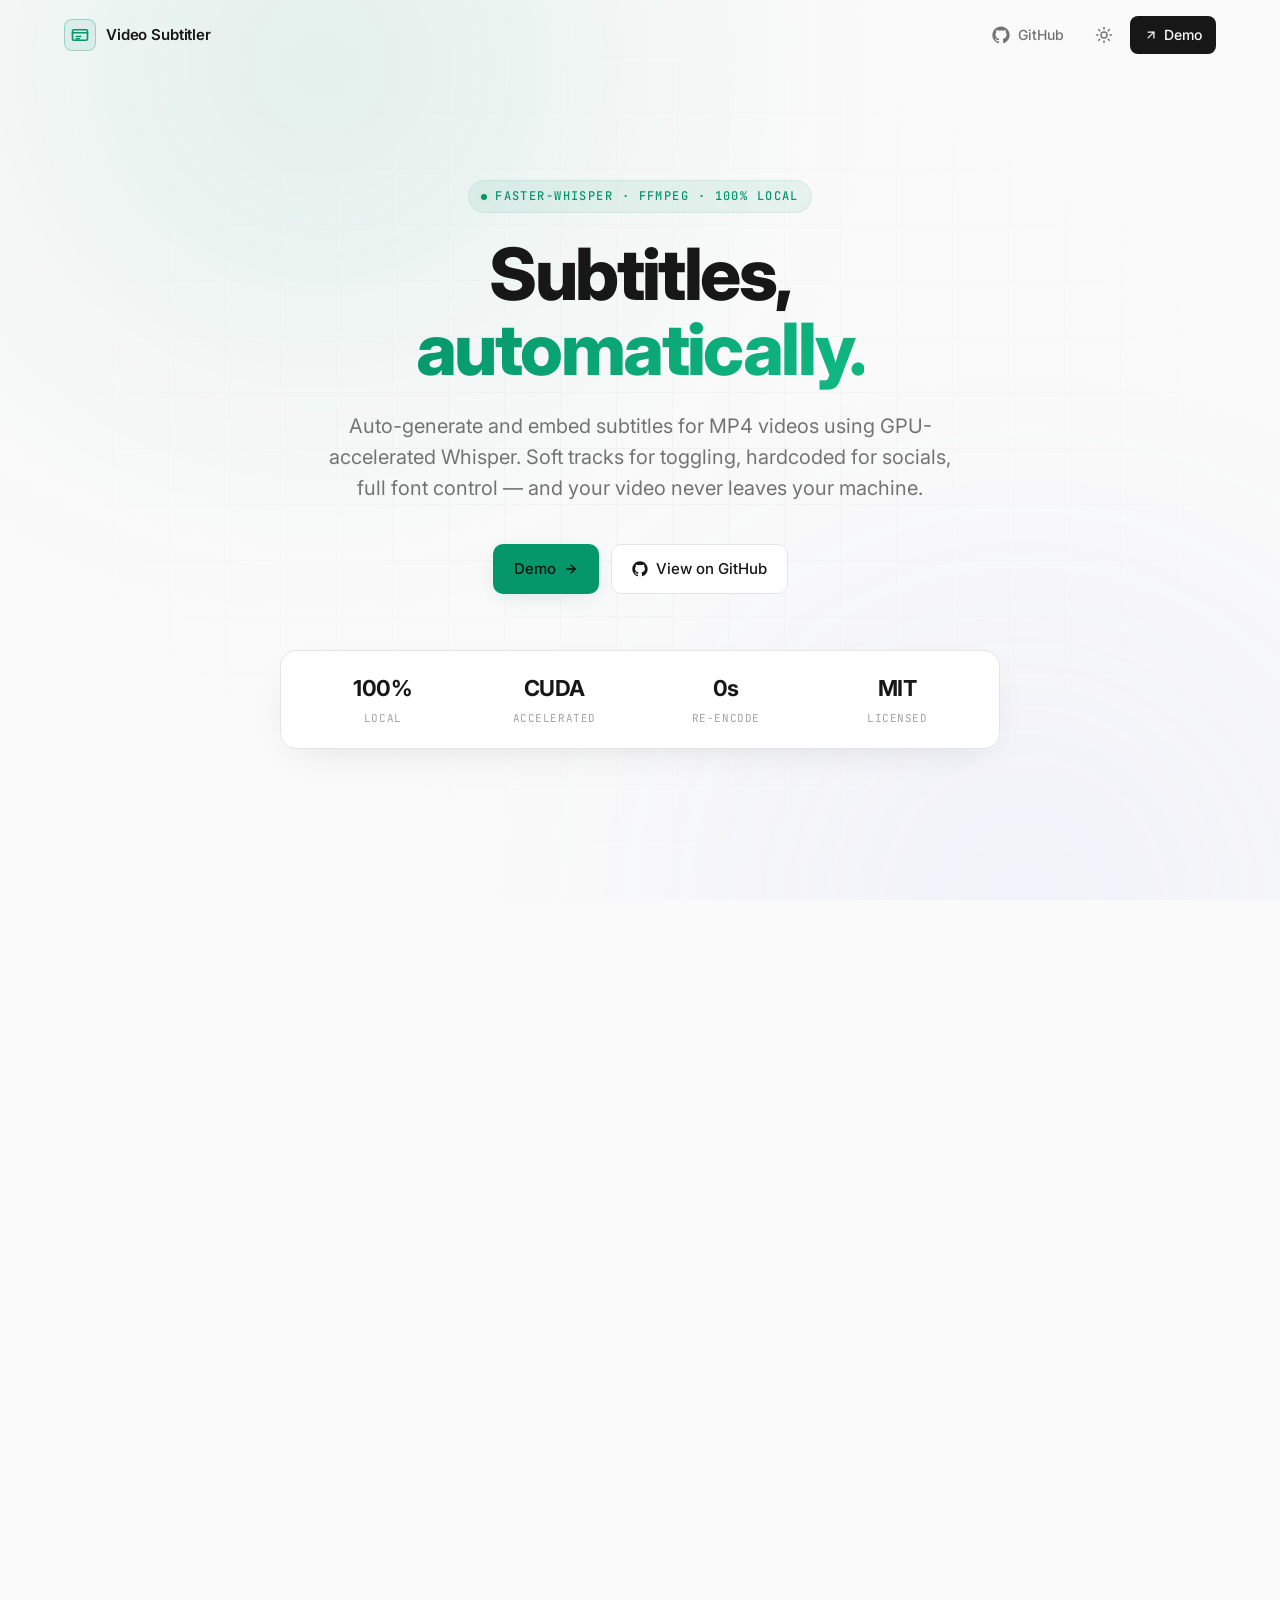
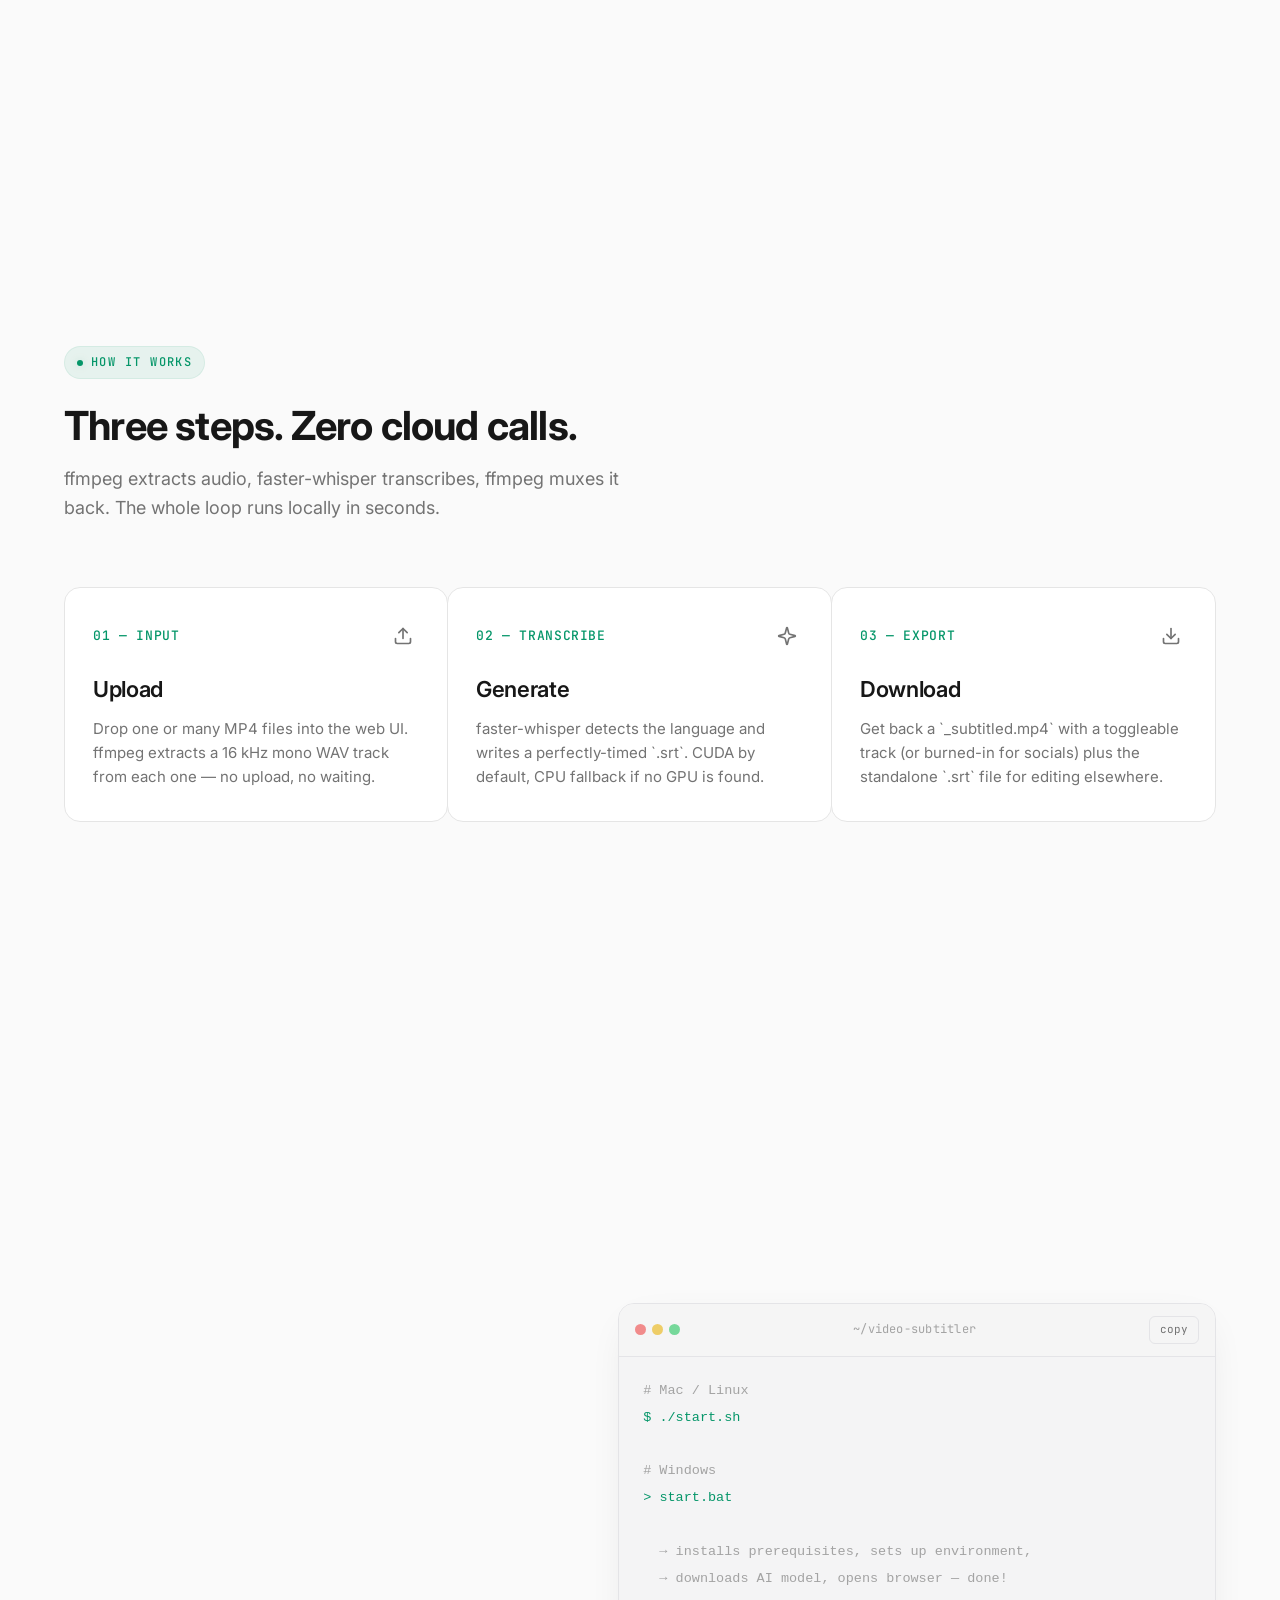
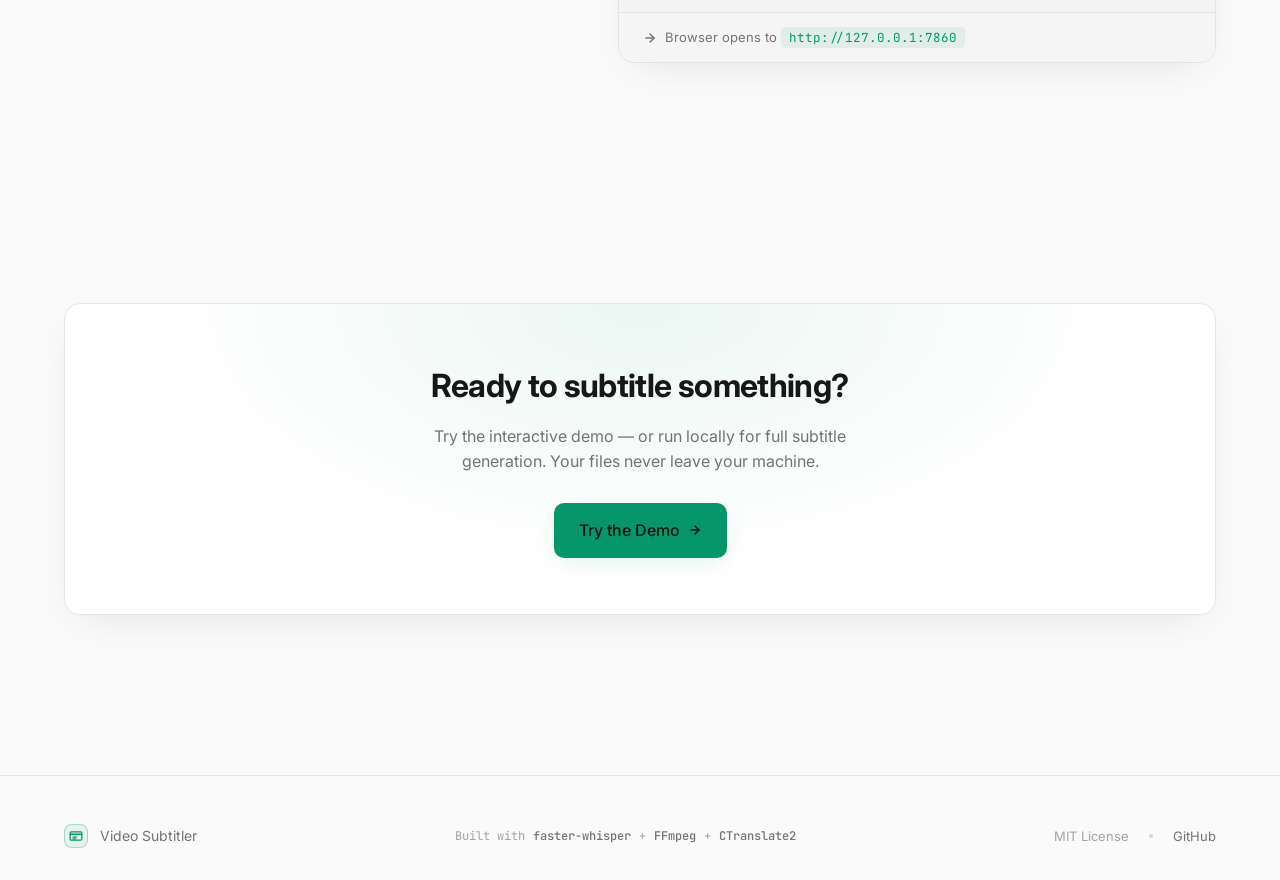
==== commit a140f30b: "feat: simplify web UI for non-technical users — plain language, advanced toggle, updated docs Web UI" ====
--- a/web/index.html
+++ b/web/index.html
@@ -1029,20 +1029,20 @@
         </div>
         <div class="quickstart">
           <div class="quickstart-info reveal">
-            <h3>Prerequisites</h3>
-            <p>Two system tools and a Python environment — that's it.</p>
+            <h3>One-Click Launch</h3>
+            <p>Just run the start script — everything sets up automatically, and your browser opens the app.</p>
             <ul class="quickstart-prereqs">
               <li>
                 <svg width="16" height="16" viewBox="0 0 24 24" fill="none" stroke="currentColor" stroke-width="2.5" stroke-linecap="round" stroke-linejoin="round"><polyline points="20 6 9 17 4 12"/></svg>
-                <span><strong style="color:var(--text);font-weight:500">ffmpeg</strong> — install via <code style="font-family:'JetBrains Mono',monospace;font-size:13px;background:var(--surface-2);padding:2px 6px;border-radius:4px">apt install ffmpeg</code> or <code style="font-family:'JetBrains Mono',monospace;font-size:13px;background:var(--surface-2);padding:2px 6px;border-radius:4px">brew install ffmpeg</code></span>
+                <span><strong style="color:var(--text);font-weight:500">ffmpeg</strong> — free video tool (auto-installed on Mac/Linux)</span>
               </li>
               <li>
                 <svg width="16" height="16" viewBox="0 0 24 24" fill="none" stroke="currentColor" stroke-width="2.5" stroke-linecap="round" stroke-linejoin="round"><polyline points="20 6 9 17 4 12"/></svg>
-                <span><strong style="color:var(--text);font-weight:500">Python 3.10+</strong> with <code style="font-family:'JetBrains Mono',monospace;font-size:13px;background:var(--surface-2);padding:2px 6px;border-radius:4px">uv</code> recommended (or python3-venv)</span>
+                <span><strong style="color:var(--text);font-weight:500">Python 3.10+</strong> — <a href="https://www.python.org/downloads/" style="color:var(--accent);text-decoration:underline">download here</a></span>
               </li>
               <li>
                 <svg width="16" height="16" viewBox="0 0 24 24" fill="none" stroke="currentColor" stroke-width="2.5" stroke-linecap="round" stroke-linejoin="round"><polyline points="20 6 9 17 4 12"/></svg>
-                <span><strong style="color:var(--text);font-weight:500">NVIDIA GPU with CUDA</strong> recommended — CPU mode works automatically</span>
+                <span><strong style="color:var(--text);font-weight:500">NVIDIA GPU</strong> — optional, makes it faster (CPU works automatically)</span>
               </li>
             </ul>
           </div>
@@ -1053,16 +1053,19 @@
                 <span class="code-title">~/video-subtitler</span>
                 <button class="code-copy" id="copy-btn" type="button">copy</button>
               </div>
-              <pre class="code-body"><code><span class="prompt">$ </span><span class="cmd">git clone</span> https://github.com/nick8592/video-subtitler.git
-<span class="prompt">$ </span><span class="cmd">cd</span> video-subtitler
-<span class="prompt">$ </span><span class="cmd">./setup.sh</span>
-<span class="comment">  → creates venv, installs deps, pre-downloads Whisper models</span>
-<span class="prompt">$ </span><span class="cmd">python3</span> app.py</code></pre>
+              <pre class="code-body"><code><span class="comment"># Mac / Linux</span>
+<span class="prompt">$ </span><span class="cmd">./start.sh</span>
+
+<span class="comment"># Windows</span>
+<span class="prompt">></span> <span class="cmd">start.bat</span>
+
+<span class="comment">  → installs prerequisites, sets up environment,</span>
+<span class="comment">  → downloads AI model, opens browser — done!</span></code></pre>
               <div class="code-note">
                 <svg width="14" height="14" viewBox="0 0 24 24" fill="none" stroke="currentColor" stroke-width="2.5" stroke-linecap="round" stroke-linejoin="round" aria-hidden="true">
                   <path d="M5 12h14"/><path d="m12 5 7 7-7 7"/>
                 </svg>
-                <span>Opens the web UI at <code>http://127.0.0.1:7860</code></span>
+                <span>Browser opens to <code>http://127.0.0.1:7860</code></span>
               </div>
             </div>
           </div>
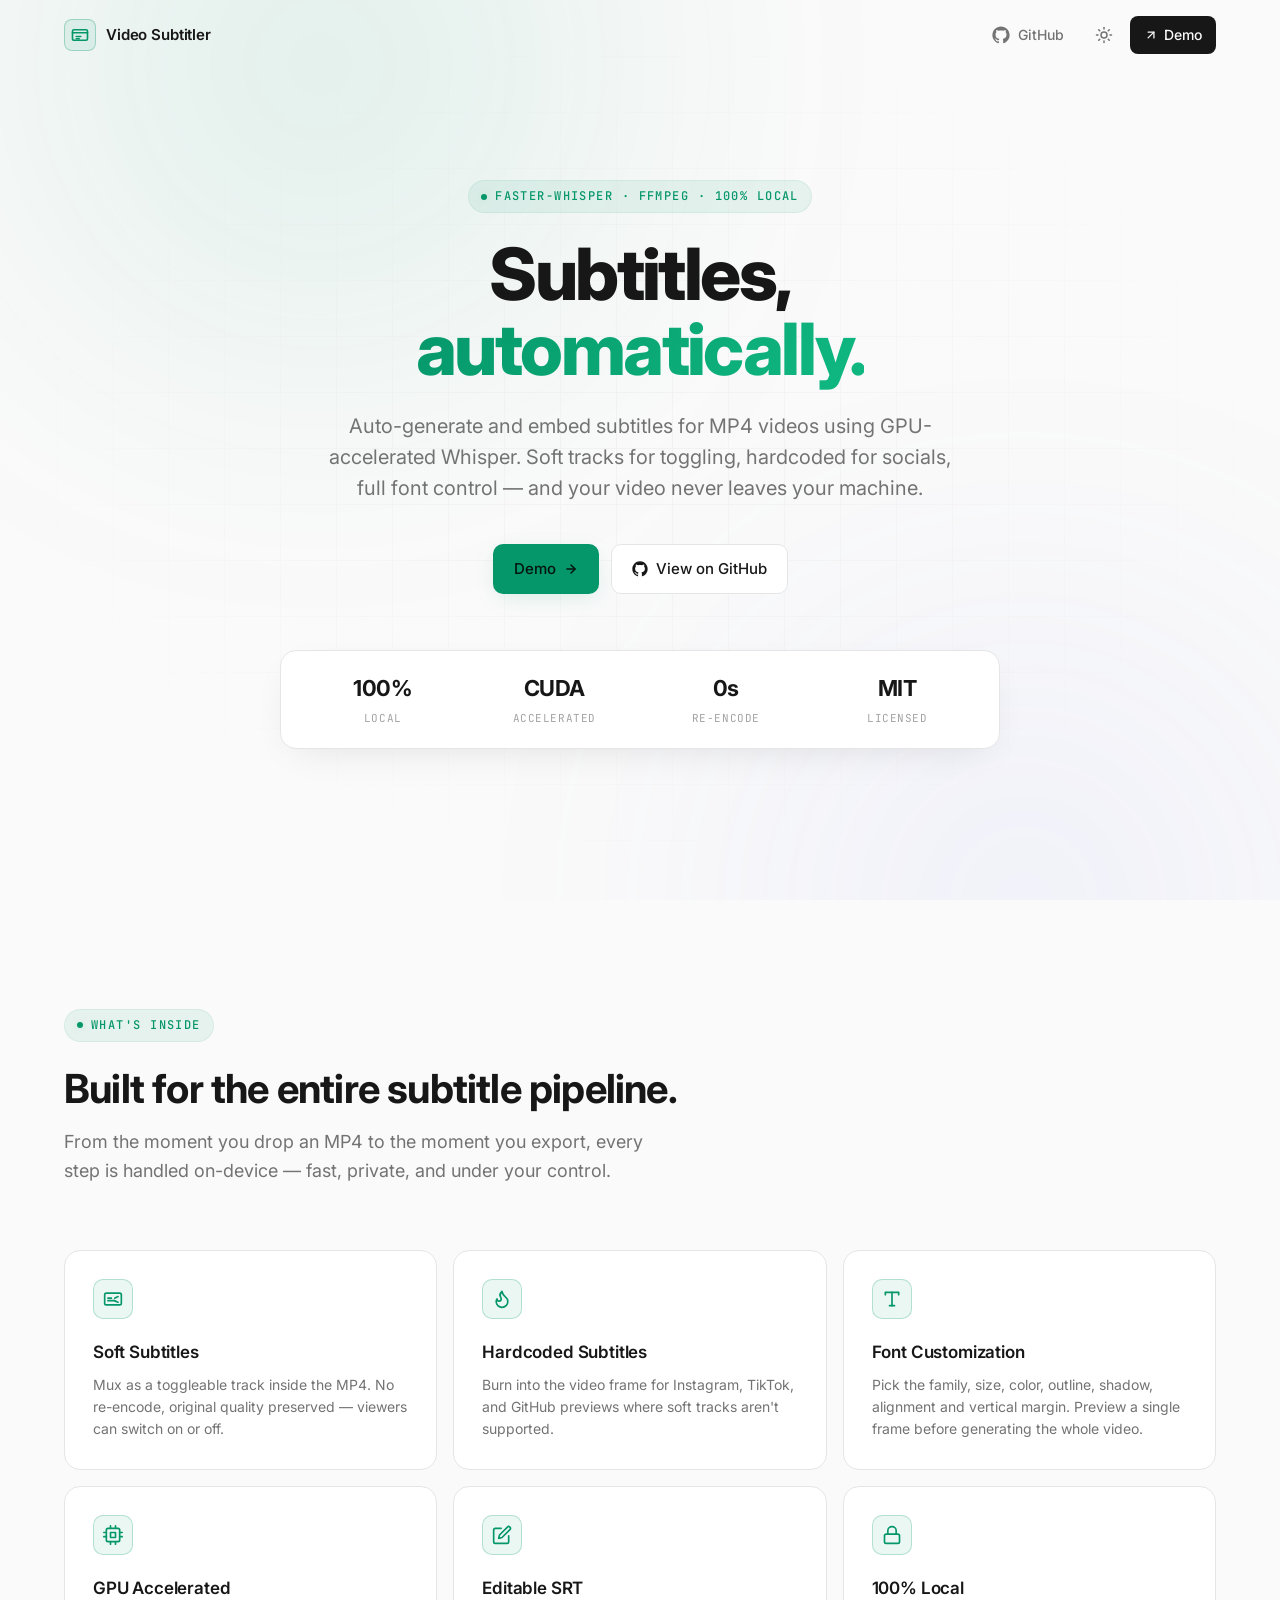
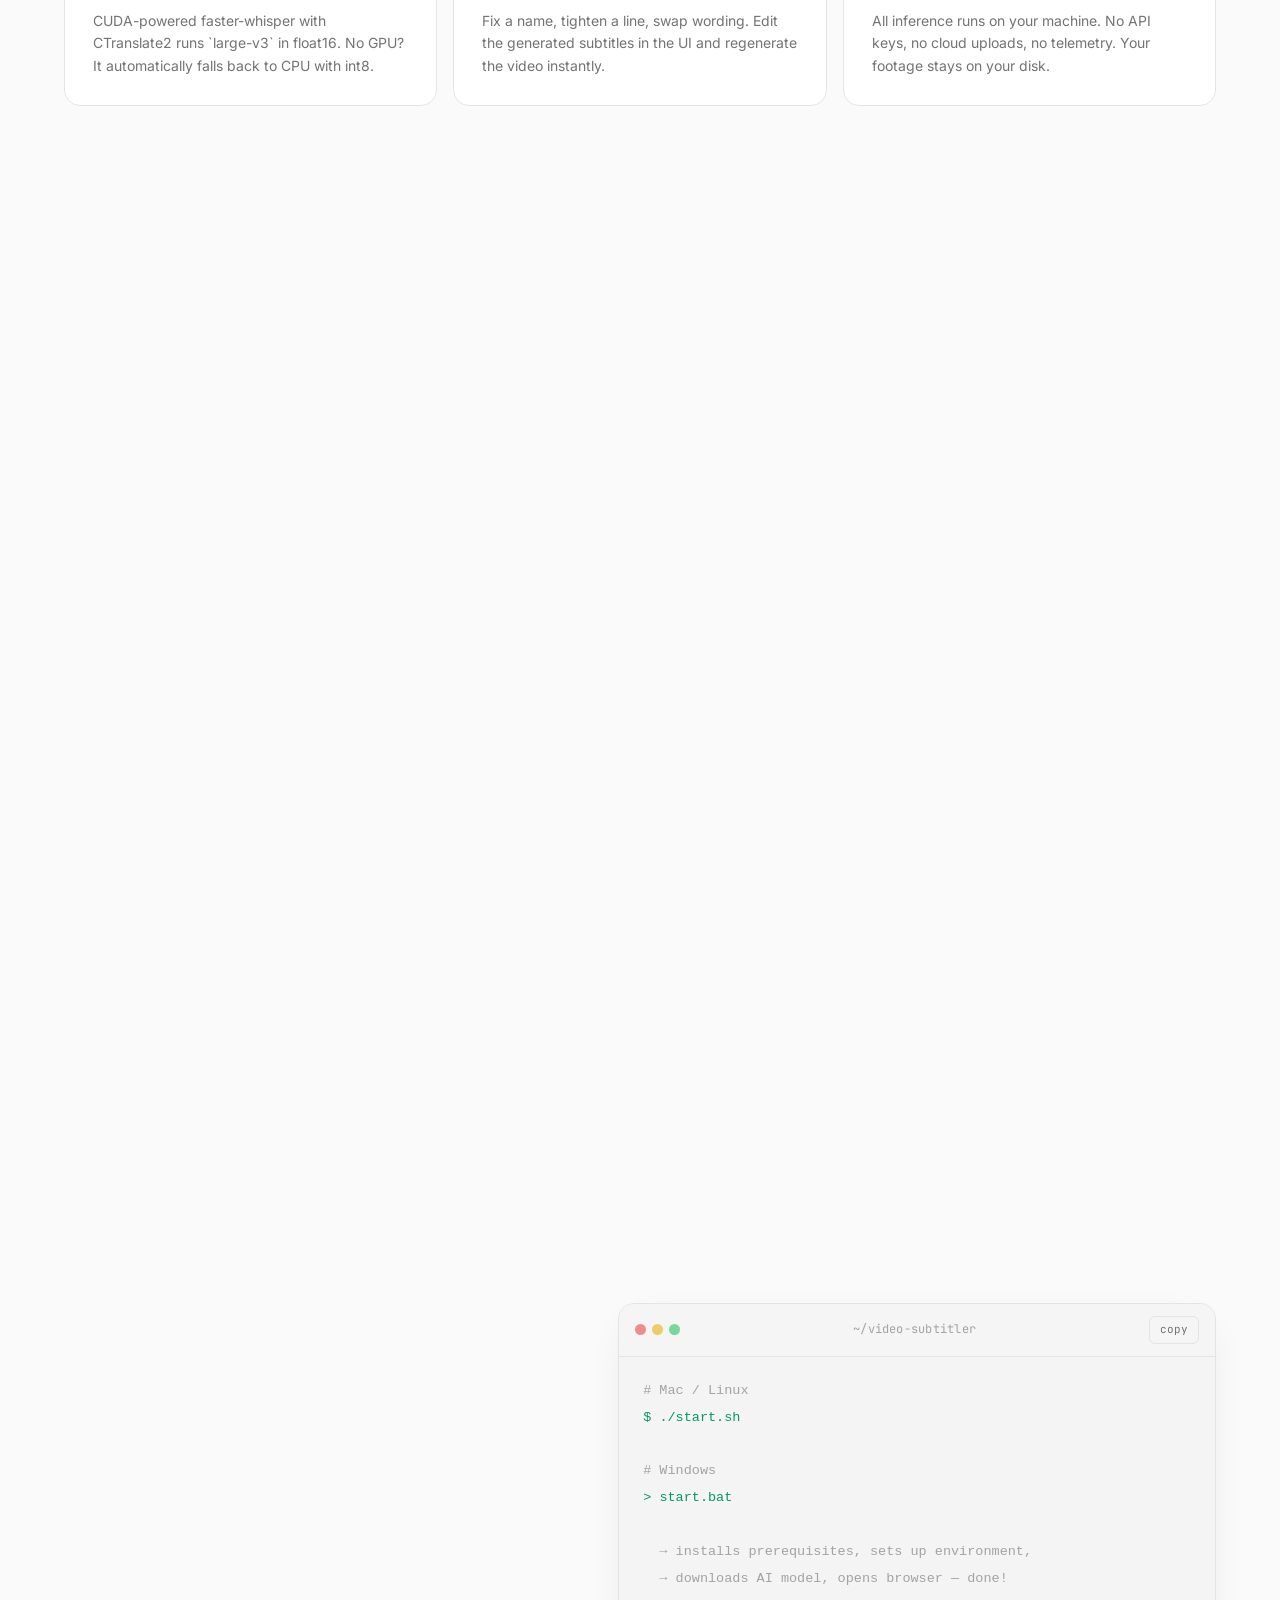
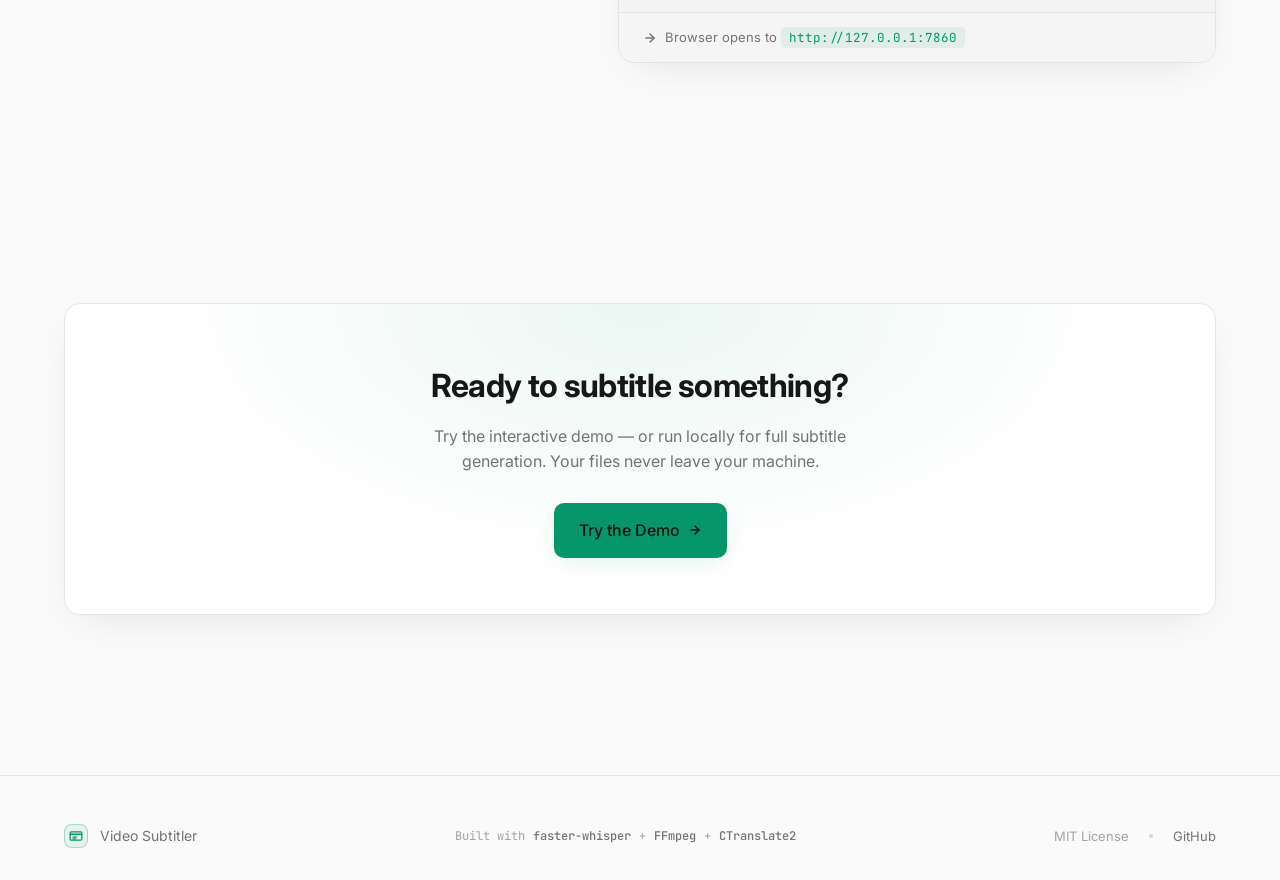
==== commit a479d573: "fix: accordion toggle on iOS and mobile responsiveness - Replace max-height accordion animation with" ====
--- a/web/index.html
+++ b/web/index.html
@@ -770,6 +770,55 @@
       outline: 2px solid var(--accent);
       outline-offset: 2px;
       border-radius: 8px;
+    }
+
+    /* =========================================================
+       Mobile responsive (≤ 640px)
+       ========================================================= */
+    @media (max-width: 640px) {
+      .container { padding: 0 16px; }
+      .section { padding: 56px 0; }
+      .hero { padding: 120px 0 60px; }
+      .hero-title { font-size: 32px; }
+      .hero-sub { font-size: 15px; margin-bottom: 28px; }
+      .hero-ctas { margin-bottom: 36px; }
+      .section-title { font-size: 28px; }
+      .section-subtitle { font-size: 15px; }
+      .section-header { margin-bottom: 40px; }
+      .btn { padding: 10px 16px; font-size: 14px; }
+
+      /* Closing CTA: reduce padding on mobile */
+      .cta-box { padding: 36px 20px !important; }
+      .cta-box h2 { font-size: 24px !important; }
+      .cta-box p { font-size: 14px !important; }
+
+      /* Footer: stack vertically */
+      .footer { padding: 32px 0; }
+      .footer-inner { flex-direction: column; align-items: flex-start; gap: 16px; }
+
+      /* Feature cards */
+      .feature-card { padding: 22px; }
+
+      /* Steps */
+      .step { padding: 24px 20px; }
+      .step-title { font-size: 18px; }
+
+      /* Code block */
+      .code-body { padding: 14px 16px; font-size: 12px; }
+      .code-note { padding: 10px 16px; font-size: 12px; }
+
+      /* Quickstart */
+      .quickstart-info h3 { font-size: 20px; }
+
+      /* Nav touch targets */
+      .nav-icon-btn { width: 44px; height: 44px; }
+    }
+
+    @media (max-width: 480px) {
+      .hero-title { font-size: 28px; }
+      .hero-stats { padding: 16px; }
+      .hero-stat-value { font-size: 18px; }
+      .eyebrow { font-size: 10px; padding: 4px 10px; }
     }
   </style>
 </head>
@@ -1078,7 +1127,7 @@
          ========================================================= -->
     <section class="section">
       <div class="container">
-        <div class="reveal" style="text-align:center;padding:56px 32px;background:var(--surface);border:1px solid var(--border);border-radius:var(--radius-lg);box-shadow:var(--shadow-soft);position:relative;overflow:hidden">
+        <div class="reveal cta-box" style="text-align:center;padding:56px 32px;background:var(--surface);border:1px solid var(--border);border-radius:var(--radius-lg);box-shadow:var(--shadow-soft);position:relative;overflow:hidden">
           <div style="position:absolute;inset:0;background:radial-gradient(ellipse at center top,var(--accent-soft),transparent 60%);pointer-events:none"></div>
           <div style="position:relative">
             <h2 style="font-size:32px;font-weight:700;letter-spacing:-0.02em;margin-bottom:12px;color:var(--text)">Ready to subtitle something?</h2>
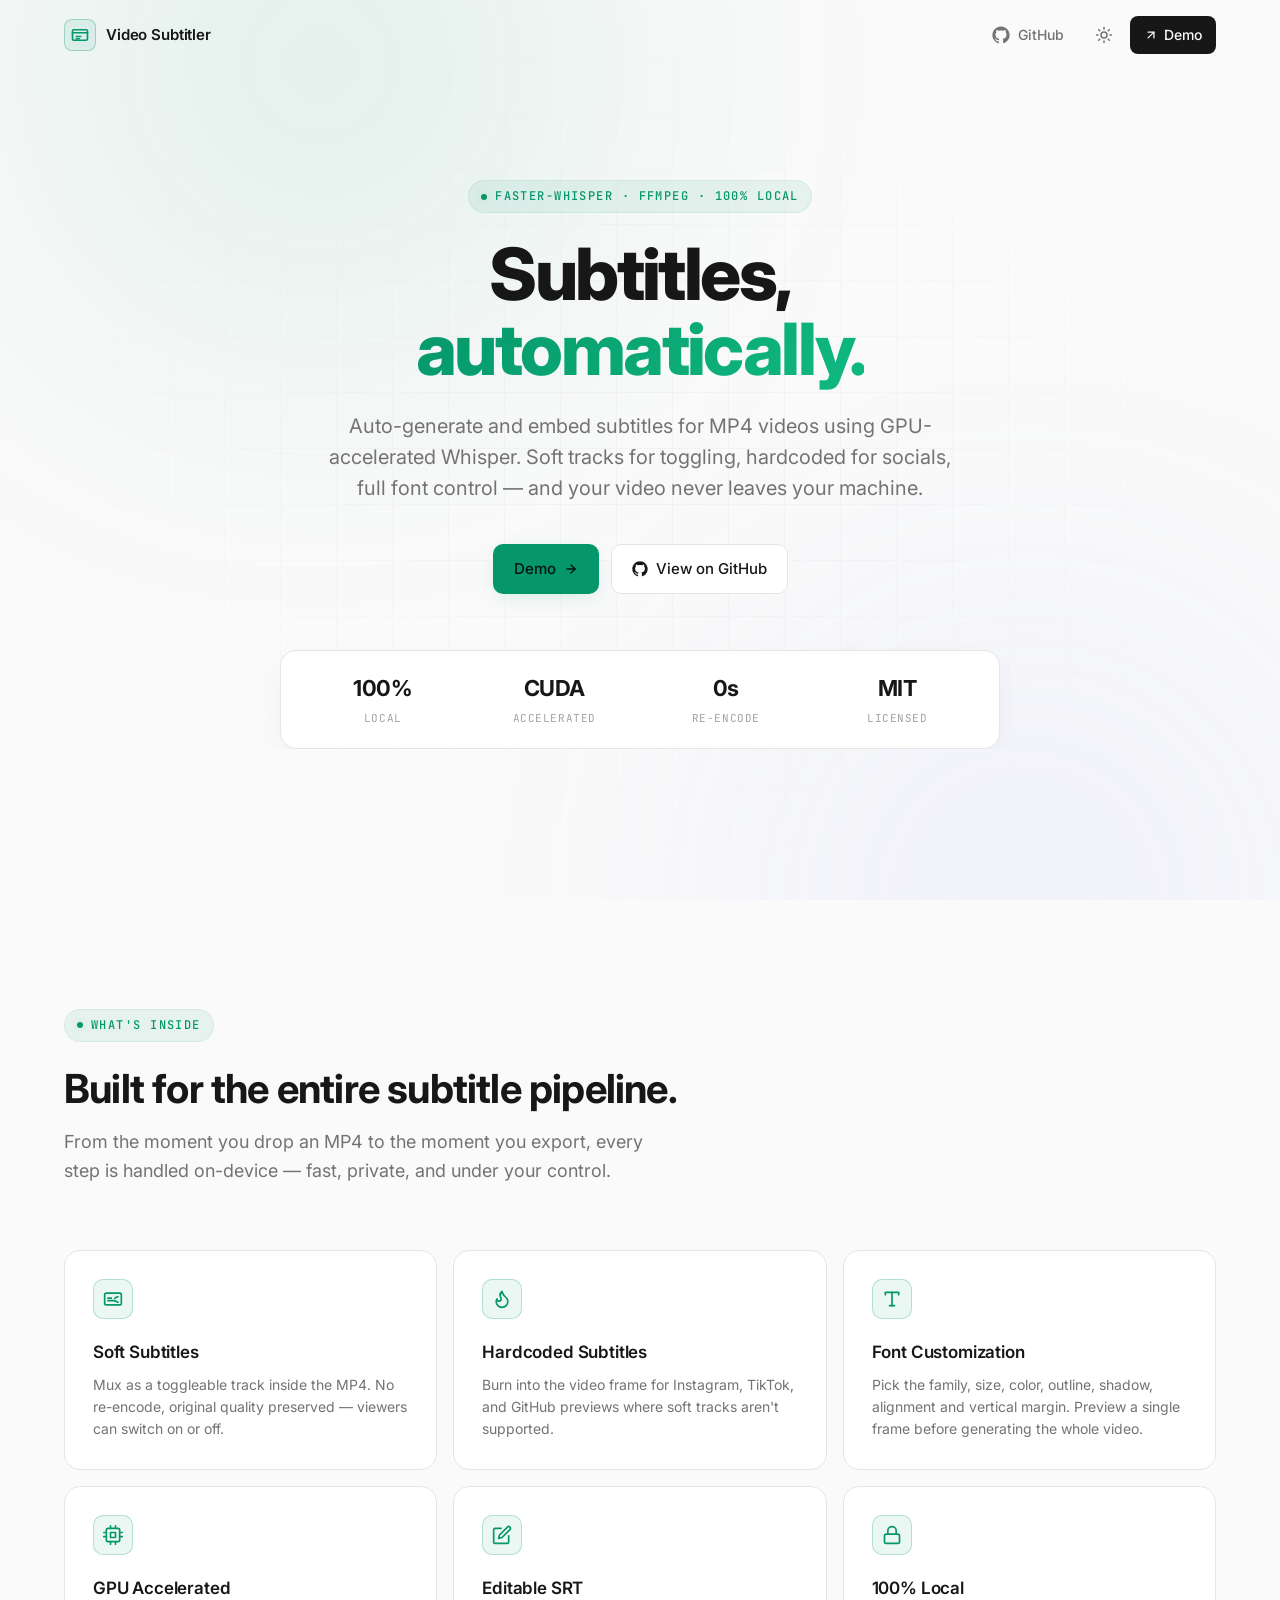
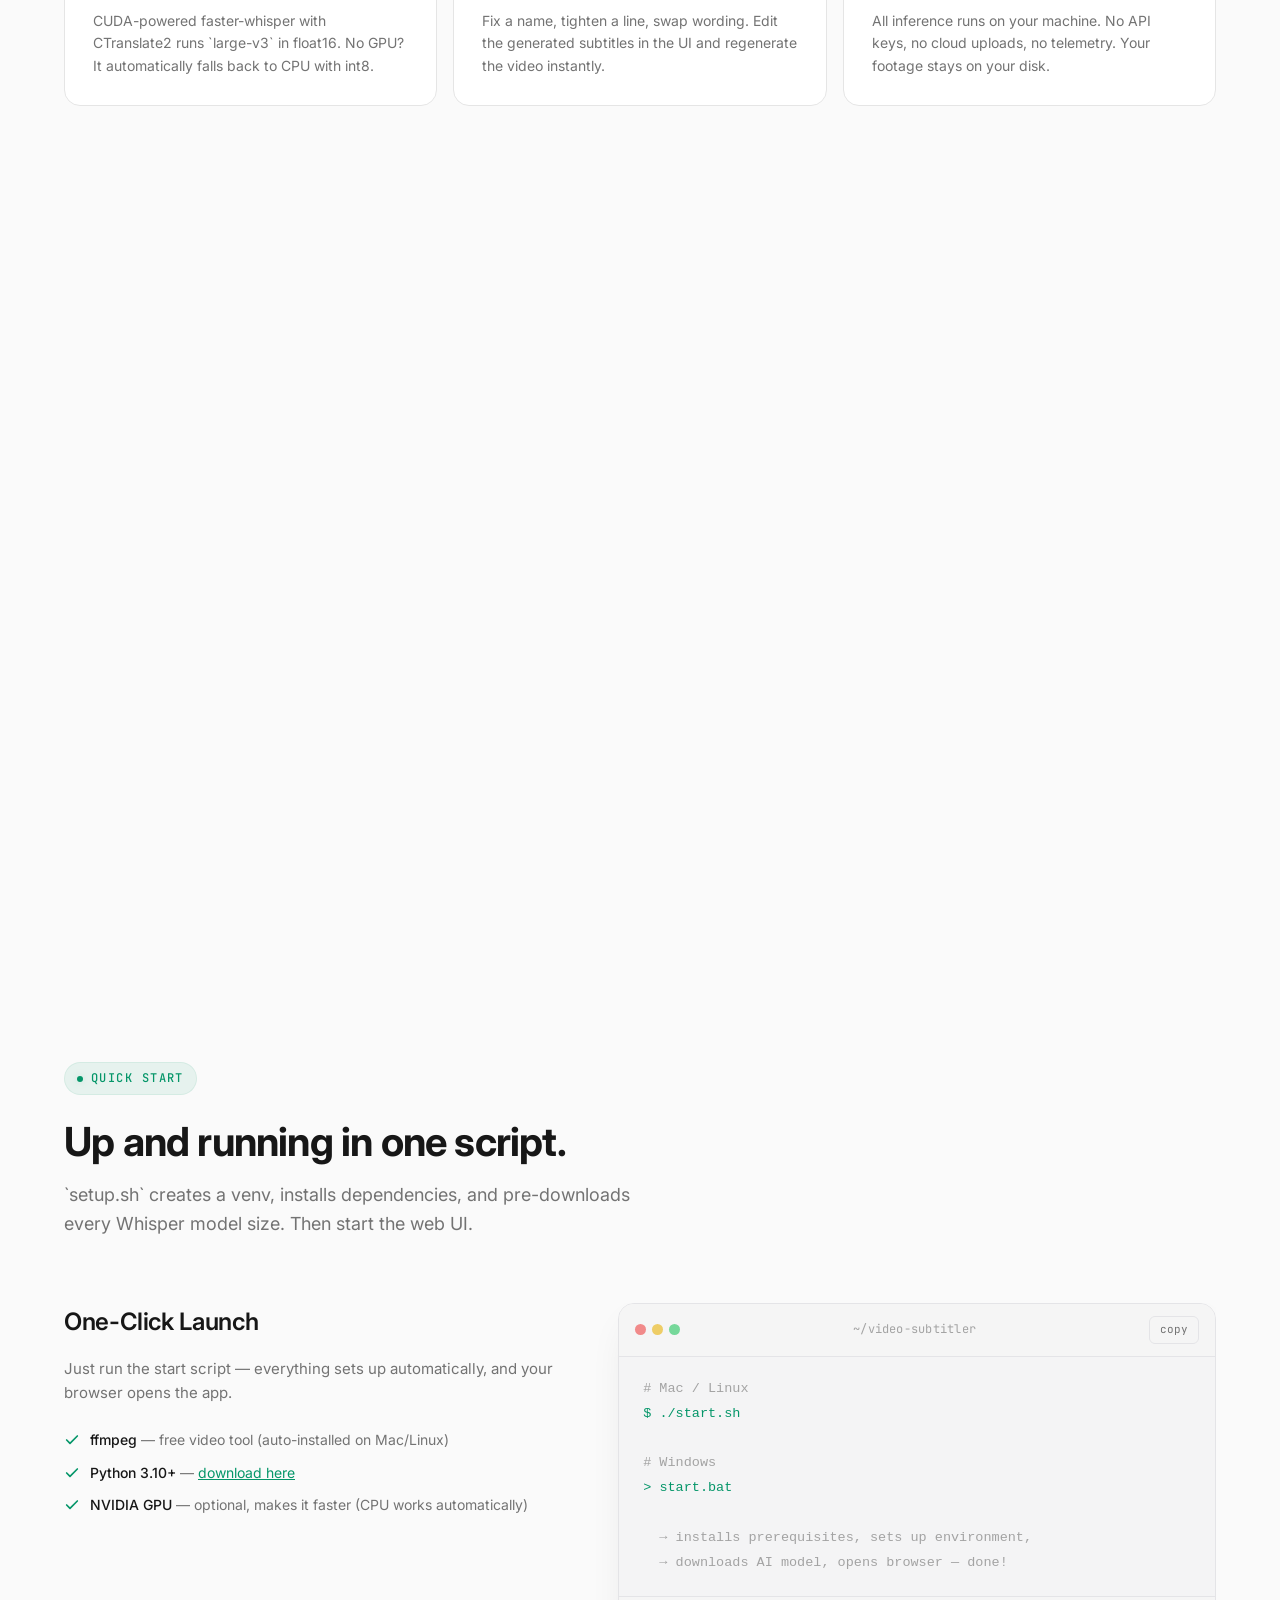
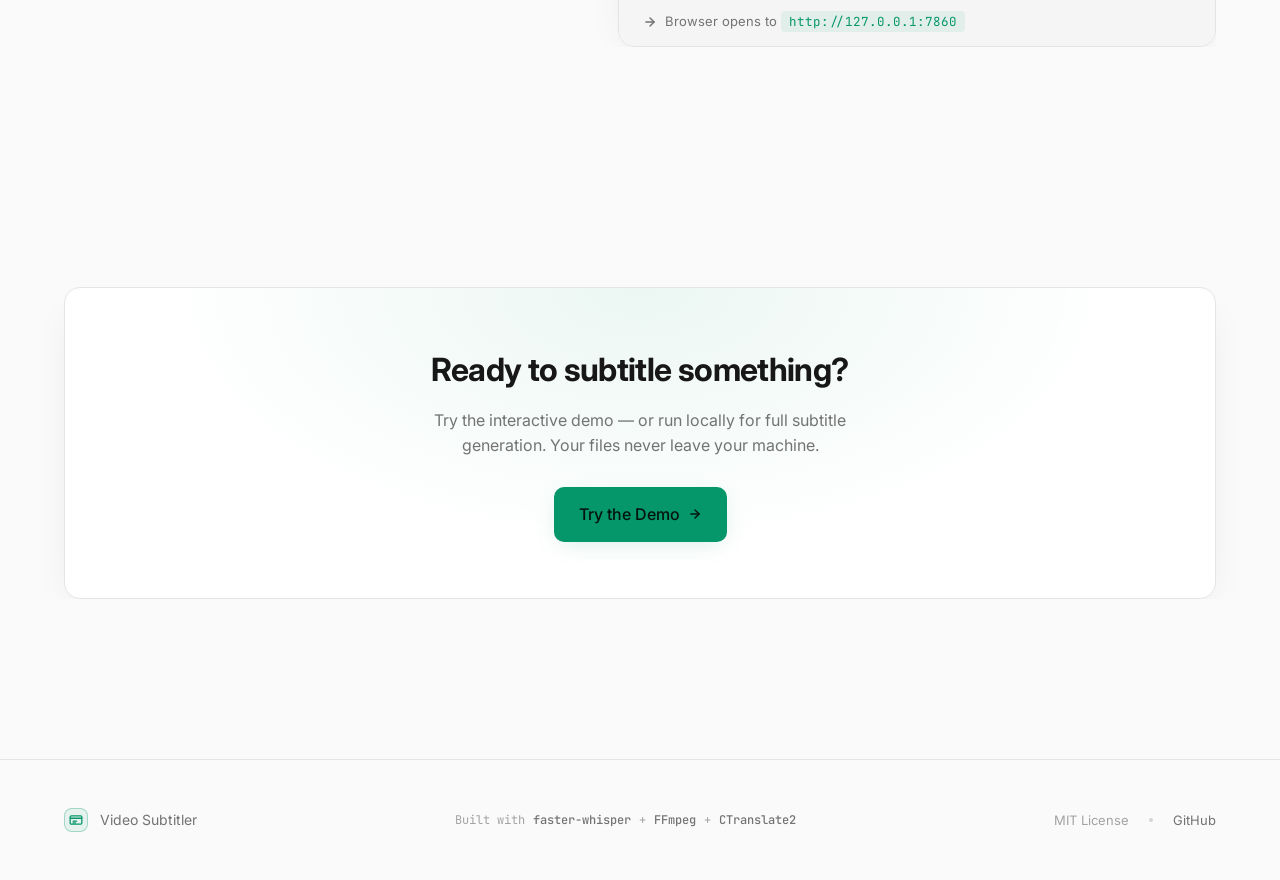
==== commit 2fb3e424: "fix: code block pushing page edge on mobile - Add min-width:0 to quickstart grid columns and code-bl" ====
--- a/web/index.html
+++ b/web/index.html
@@ -75,6 +75,7 @@
       -moz-osx-font-smoothing: grayscale;
       text-rendering: optimizeLegibility;
       overflow-x: hidden;
+      width: 100%;
       transition: background 0.3s var(--ease), color 0.3s var(--ease);
     }
     ::selection { background: var(--selection); color: var(--text); }
@@ -148,6 +149,7 @@
       max-width: var(--max-w);
       margin: 0 auto;
       padding: 0 24px;
+      overflow-x: hidden;
     }
     .section {
       padding: 120px 0;
@@ -579,9 +581,10 @@
        ========================================================= */
     .quickstart {
       display: grid;
-      grid-template-columns: 1fr 1.2fr;
+      grid-template-columns: minmax(0, 1fr) minmax(0, 1.2fr);
       gap: 56px;
       align-items: start;
+      overflow: hidden;
     }
     @media (max-width: 900px) {
       .quickstart { grid-template-columns: 1fr; gap: 32px; }
@@ -623,6 +626,7 @@
       border-radius: var(--radius-lg);
       overflow: hidden;
       box-shadow: var(--shadow-soft);
+      min-width: 0;
     }
     .code-header {
       display: flex;
@@ -669,6 +673,11 @@
       line-height: 1.85;
       color: var(--text);
       overflow-x: auto;
+      max-width: 100%;
+    }
+    .code-body code {
+      display: block;
+      min-width: 0;
     }
     .code-body .comment { color: var(--text-tertiary); }
     .code-body .prompt { color: var(--accent); user-select: none; }
@@ -684,6 +693,8 @@
       display: flex;
       align-items: center;
       gap: 8px;
+      overflow-wrap: break-word;
+      word-break: break-word;
     }
     .code-note strong { color: var(--text); font-weight: 600; }
     .code-note code {
@@ -806,6 +817,8 @@
       /* Code block */
       .code-body { padding: 14px 16px; font-size: 12px; }
       .code-note { padding: 10px 16px; font-size: 12px; }
+      .code-header { padding: 10px 12px; }
+      .code-title { font-size: 11px; }
 
       /* Quickstart */
       .quickstart-info h3 { font-size: 20px; }
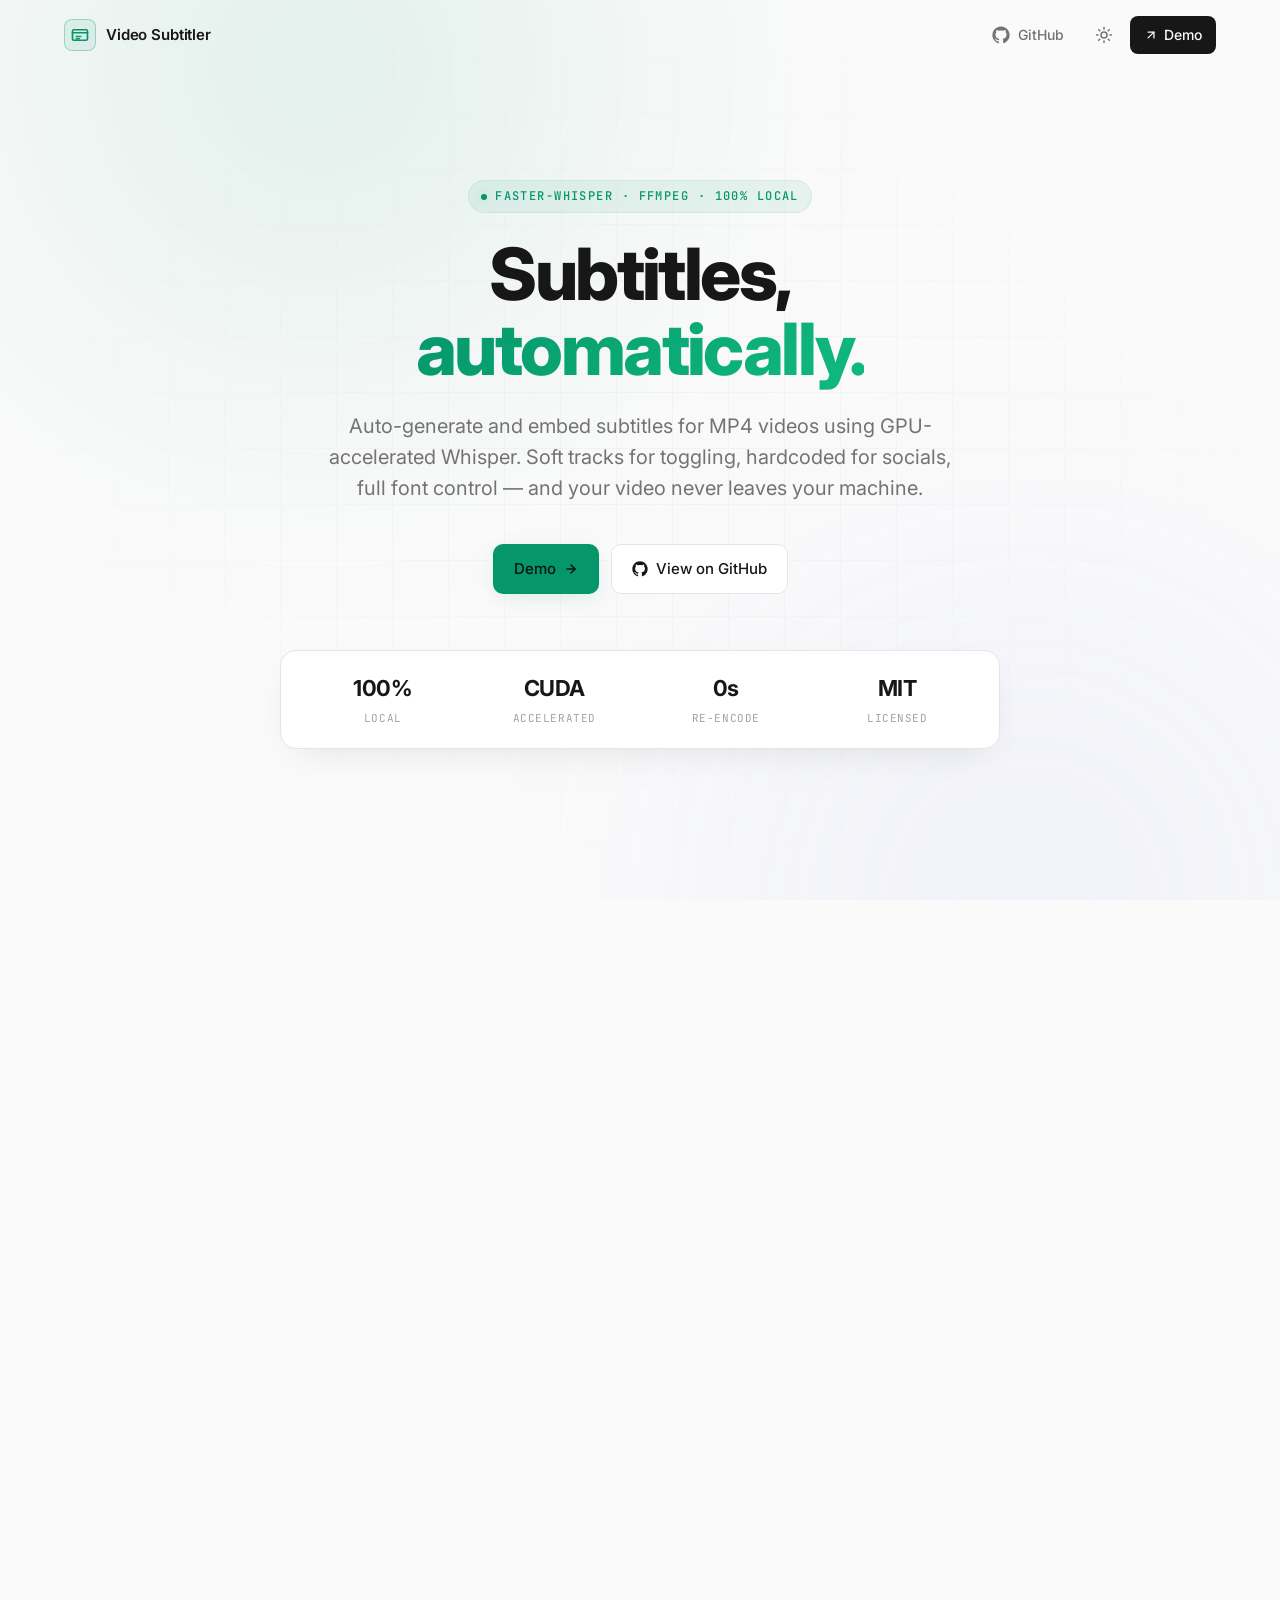
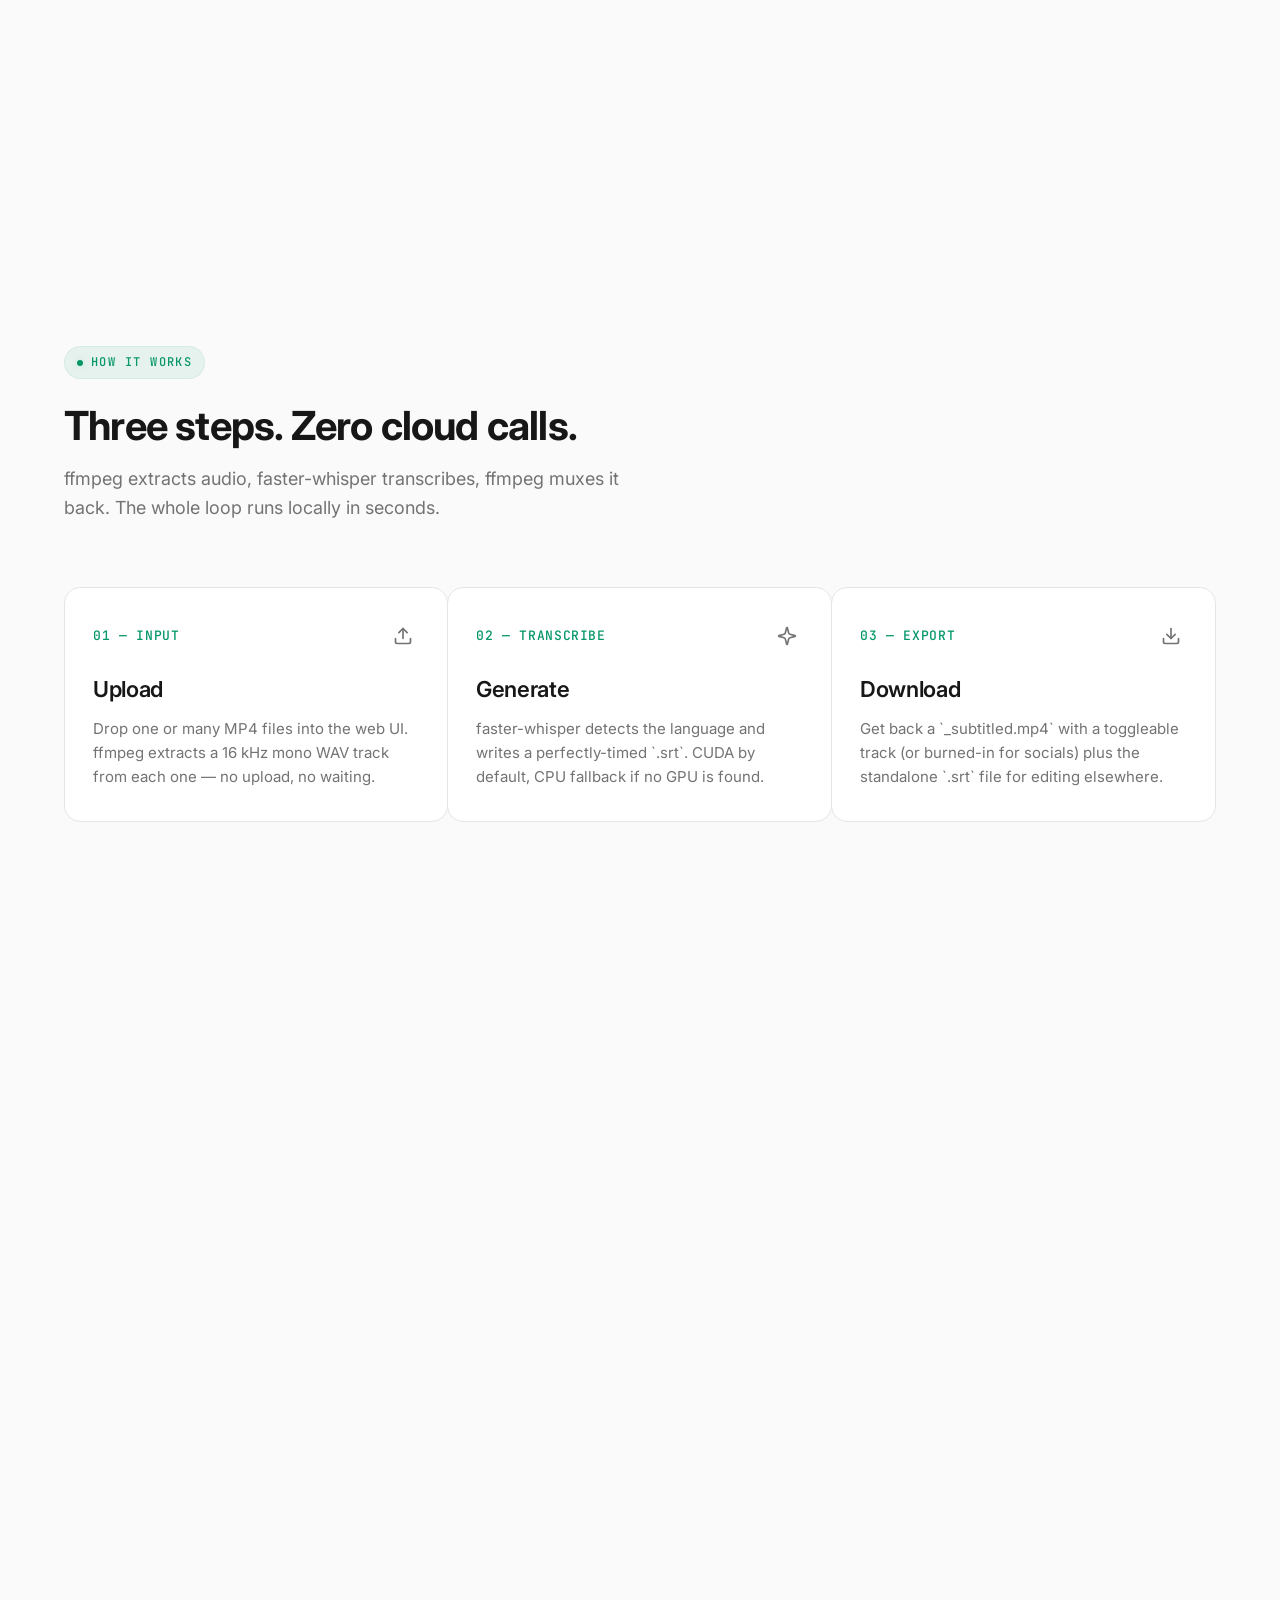
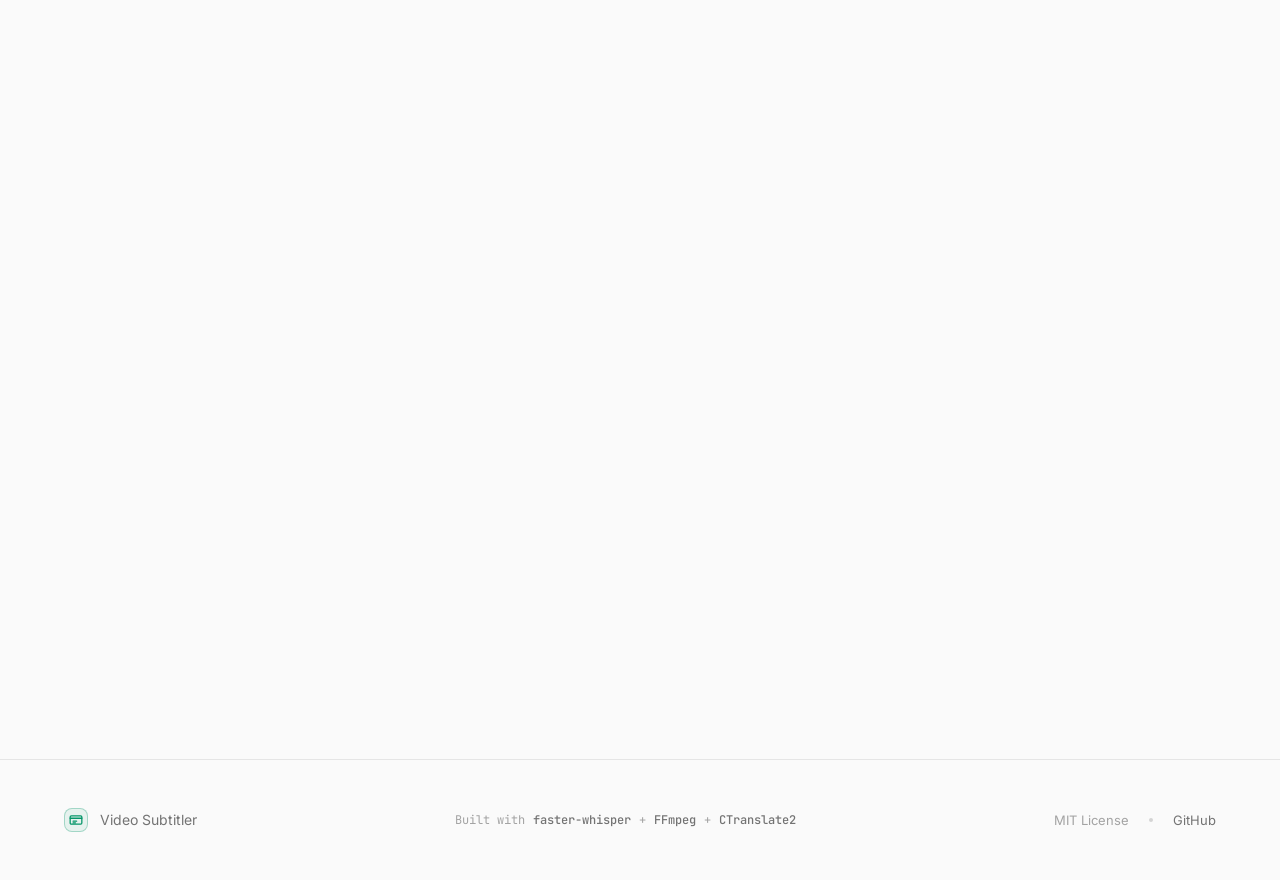
==== commit 3b37fae7: "fix: code block sharp edge clipping on mobile - Remove overflow:hidden from .code-block (was prevent" ====
--- a/web/index.html
+++ b/web/index.html
@@ -149,7 +149,6 @@
       max-width: var(--max-w);
       margin: 0 auto;
       padding: 0 24px;
-      overflow-x: hidden;
     }
     .section {
       padding: 120px 0;
@@ -584,7 +583,6 @@
       grid-template-columns: minmax(0, 1fr) minmax(0, 1.2fr);
       gap: 56px;
       align-items: start;
-      overflow: hidden;
     }
     @media (max-width: 900px) {
       .quickstart { grid-template-columns: 1fr; gap: 32px; }
@@ -624,7 +622,6 @@
       background: var(--code-bg);
       border: 1px solid var(--code-border);
       border-radius: var(--radius-lg);
-      overflow: hidden;
       box-shadow: var(--shadow-soft);
       min-width: 0;
     }
@@ -635,6 +632,7 @@
       padding: 12px 16px;
       border-bottom: 1px solid var(--code-border);
       background: var(--surface-2);
+      border-radius: var(--radius-lg) var(--radius-lg) 0 0;
     }
     .code-dots {
       display: flex;
@@ -674,10 +672,11 @@
       color: var(--text);
       overflow-x: auto;
       max-width: 100%;
+      -webkit-overflow-scrolling: touch;
     }
     .code-body code {
       display: block;
-      min-width: 0;
+      white-space: pre;
     }
     .code-body .comment { color: var(--text-tertiary); }
     .code-body .prompt { color: var(--accent); user-select: none; }
@@ -688,6 +687,7 @@
       padding: 14px 24px;
       background: var(--surface-2);
       border-top: 1px solid var(--code-border);
+      border-radius: 0 0 var(--radius-lg) var(--radius-lg);
       font-size: 13px;
       color: var(--text-secondary);
       display: flex;
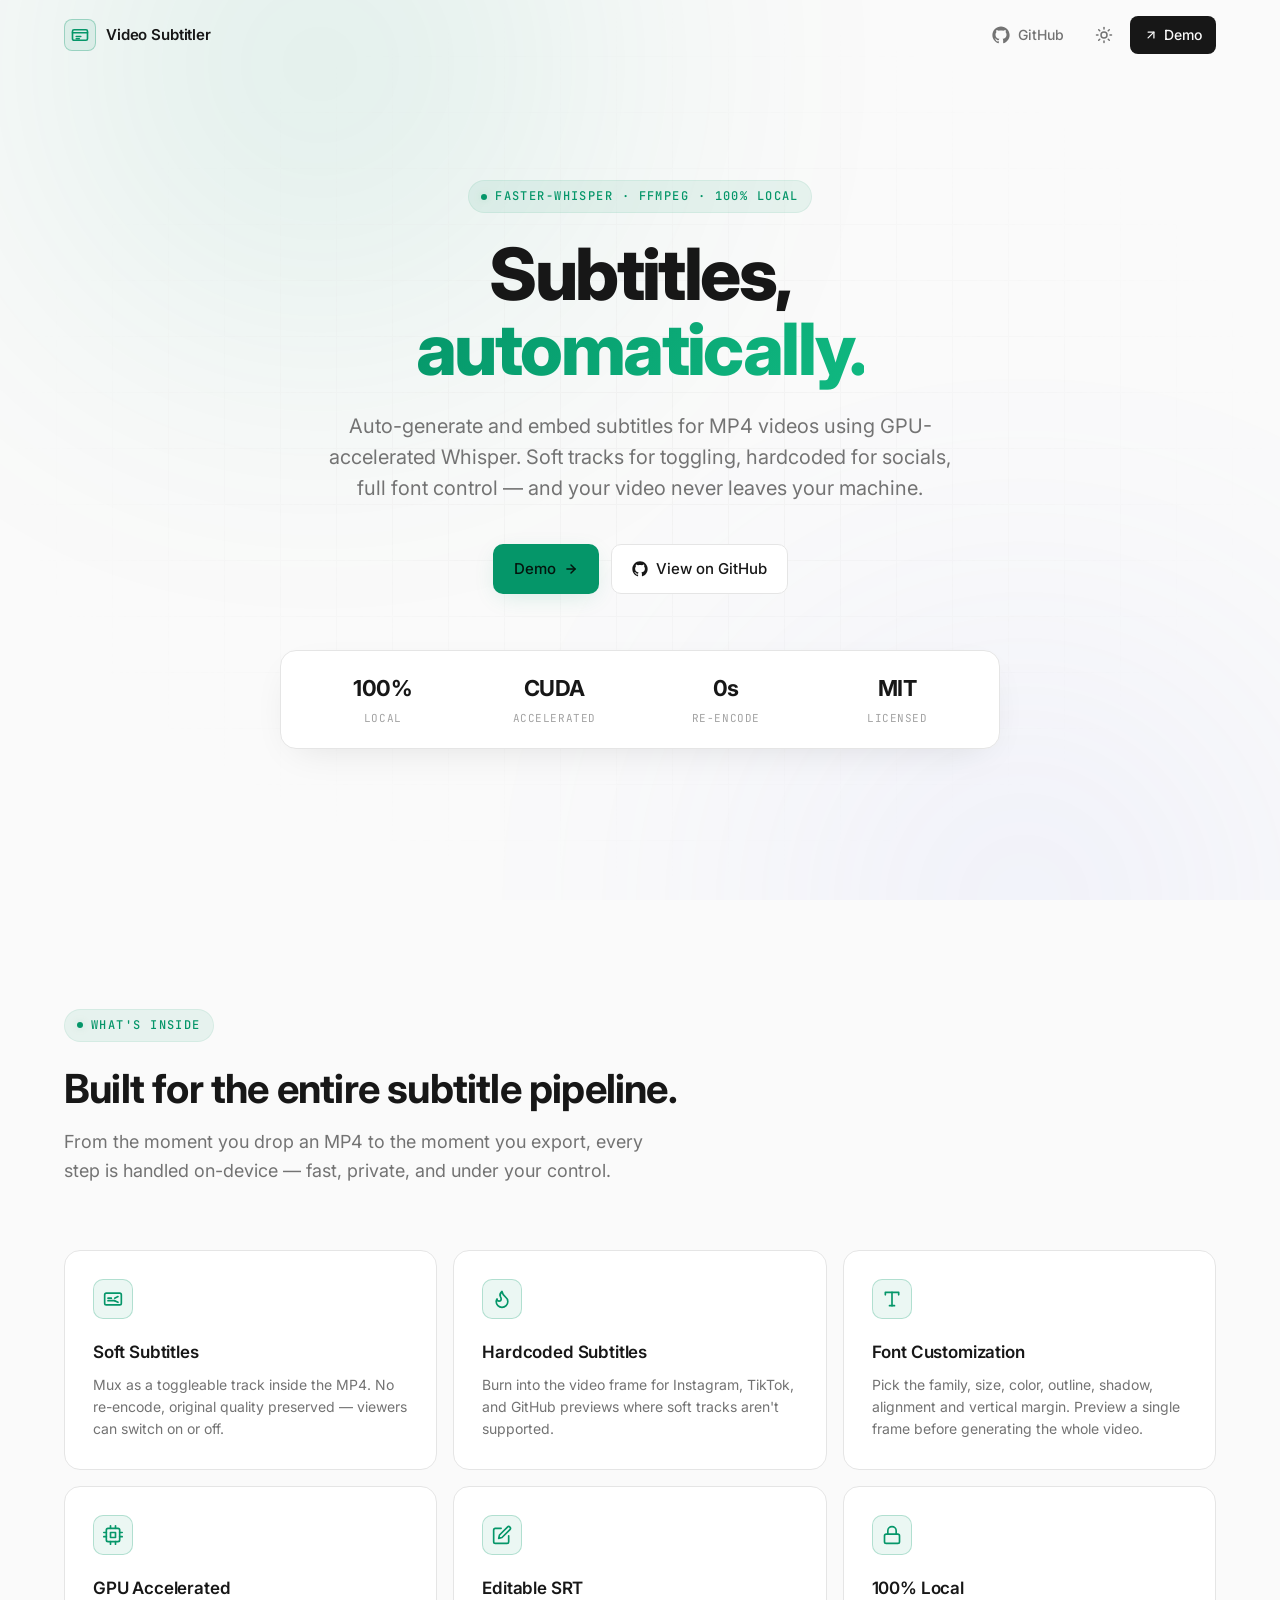
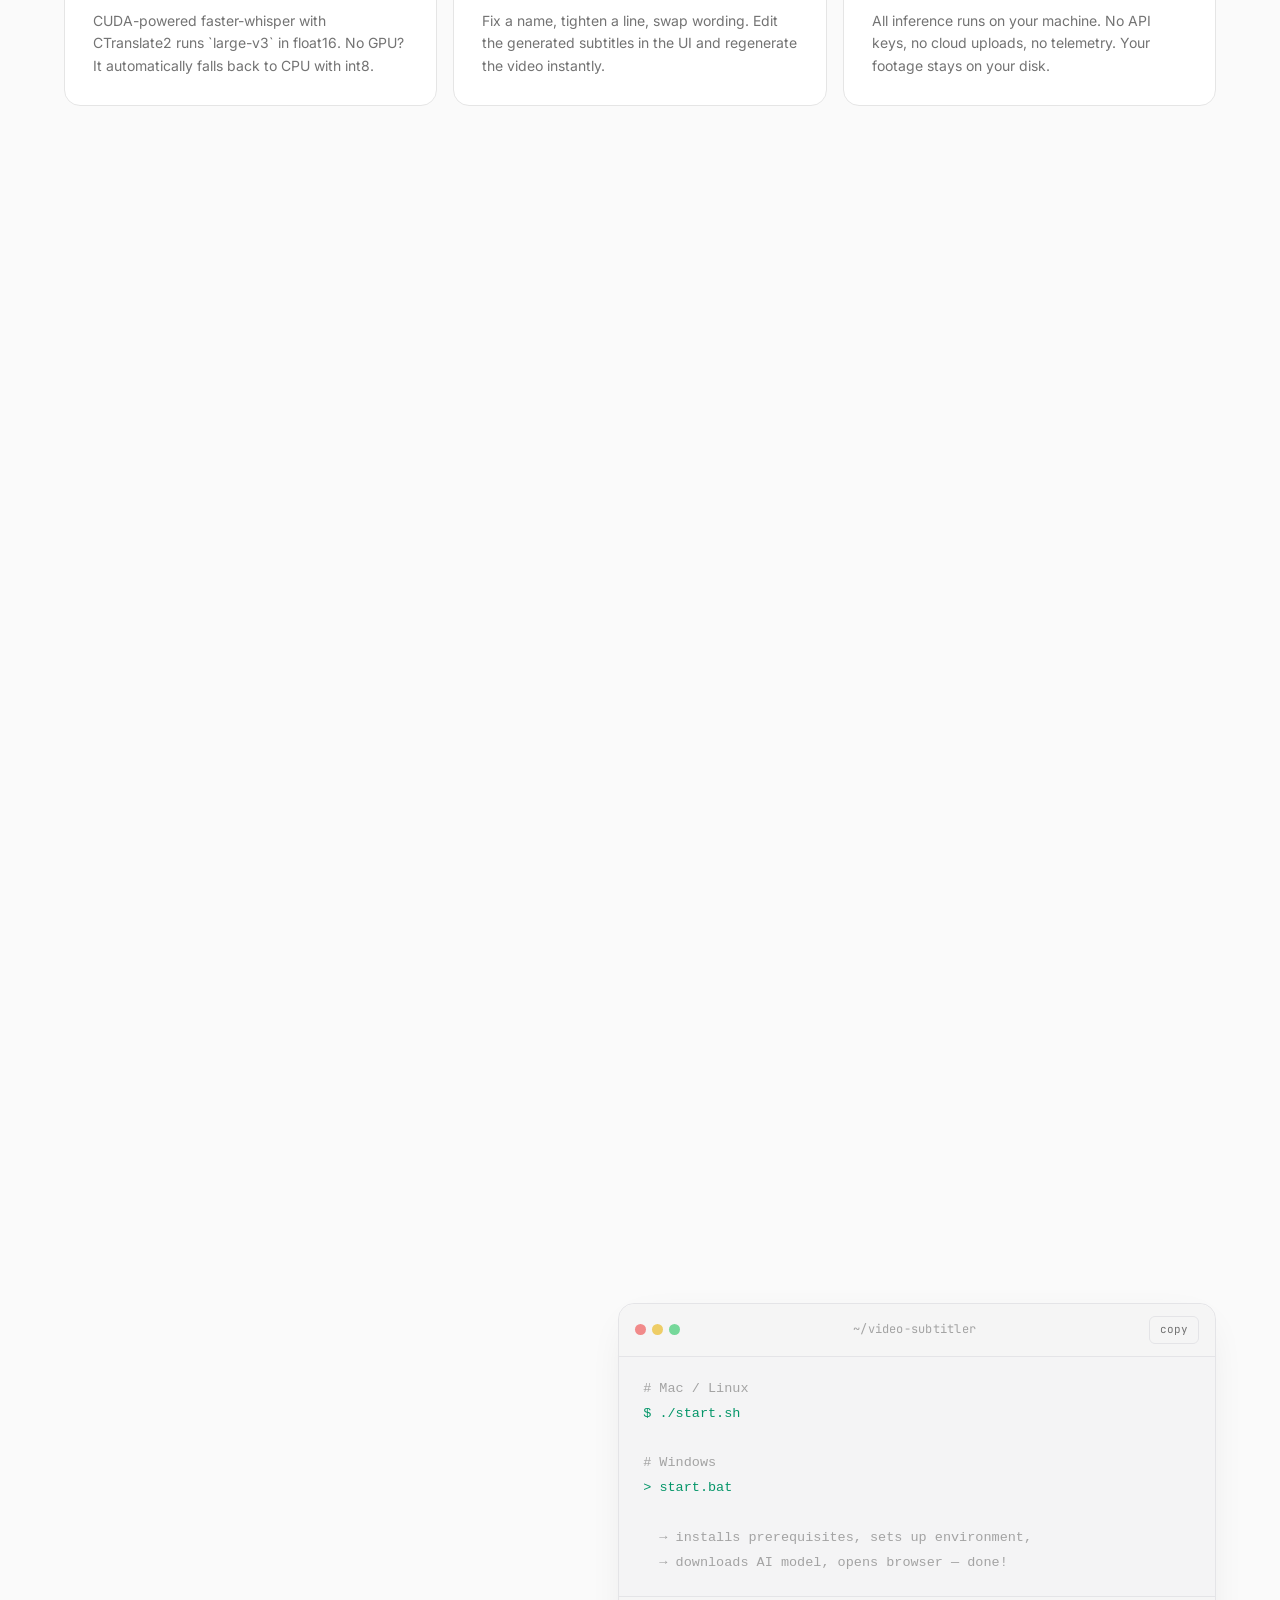
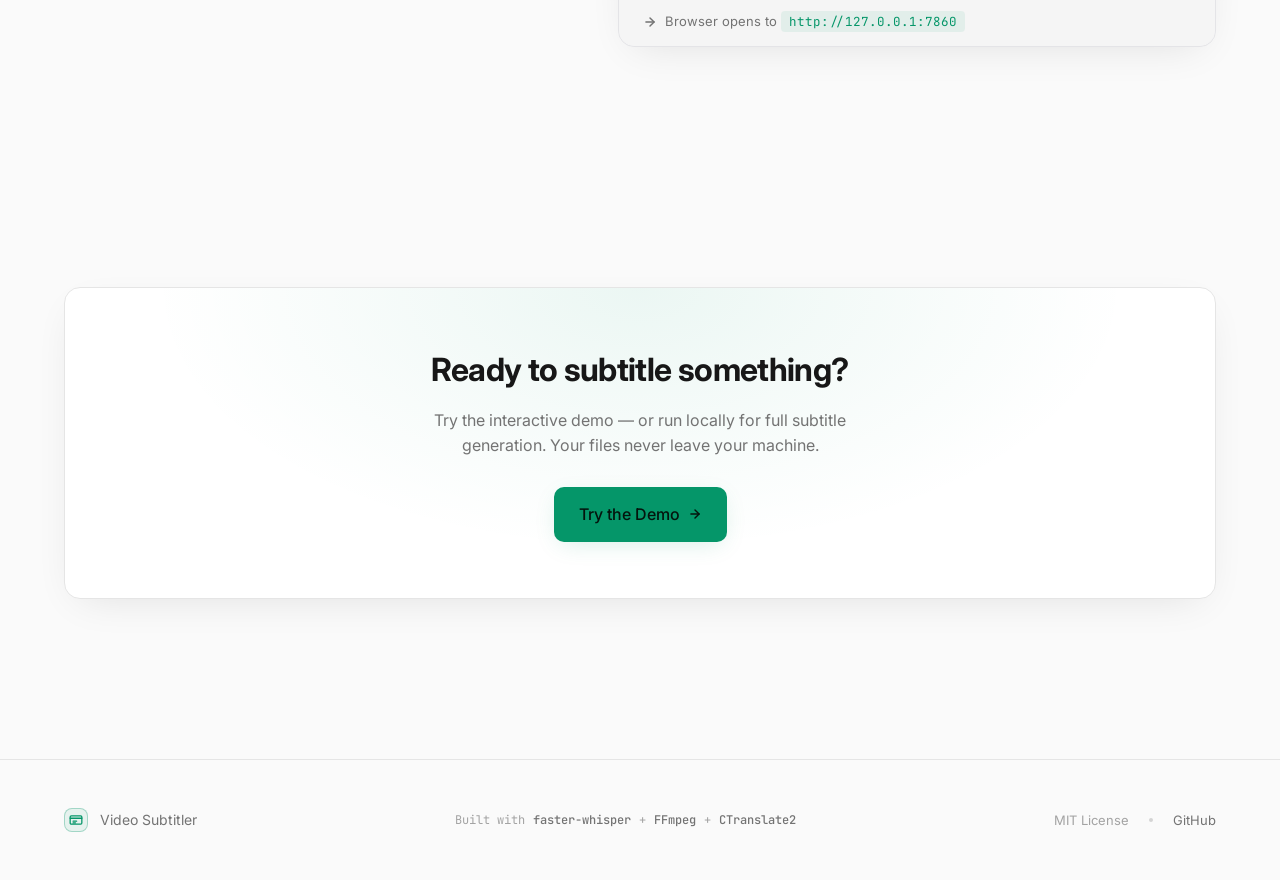
==== commit 87568ae4: "fix: code block right edge flush with screen on mobile - Restore overflow:hidden on .code-block for " ====
--- a/web/index.html
+++ b/web/index.html
@@ -585,7 +585,7 @@
       align-items: start;
     }
     @media (max-width: 900px) {
-      .quickstart { grid-template-columns: 1fr; gap: 32px; }
+      .quickstart { grid-template-columns: minmax(0, 1fr); gap: 32px; }
     }
     .quickstart-info h3 {
       font-size: 24px;
@@ -622,8 +622,10 @@
       background: var(--code-bg);
       border: 1px solid var(--code-border);
       border-radius: var(--radius-lg);
+      overflow: hidden;
       box-shadow: var(--shadow-soft);
       min-width: 0;
+      max-width: 100%;
     }
     .code-header {
       display: flex;
@@ -671,7 +673,6 @@
       line-height: 1.85;
       color: var(--text);
       overflow-x: auto;
-      max-width: 100%;
       -webkit-overflow-scrolling: touch;
     }
     .code-body code {
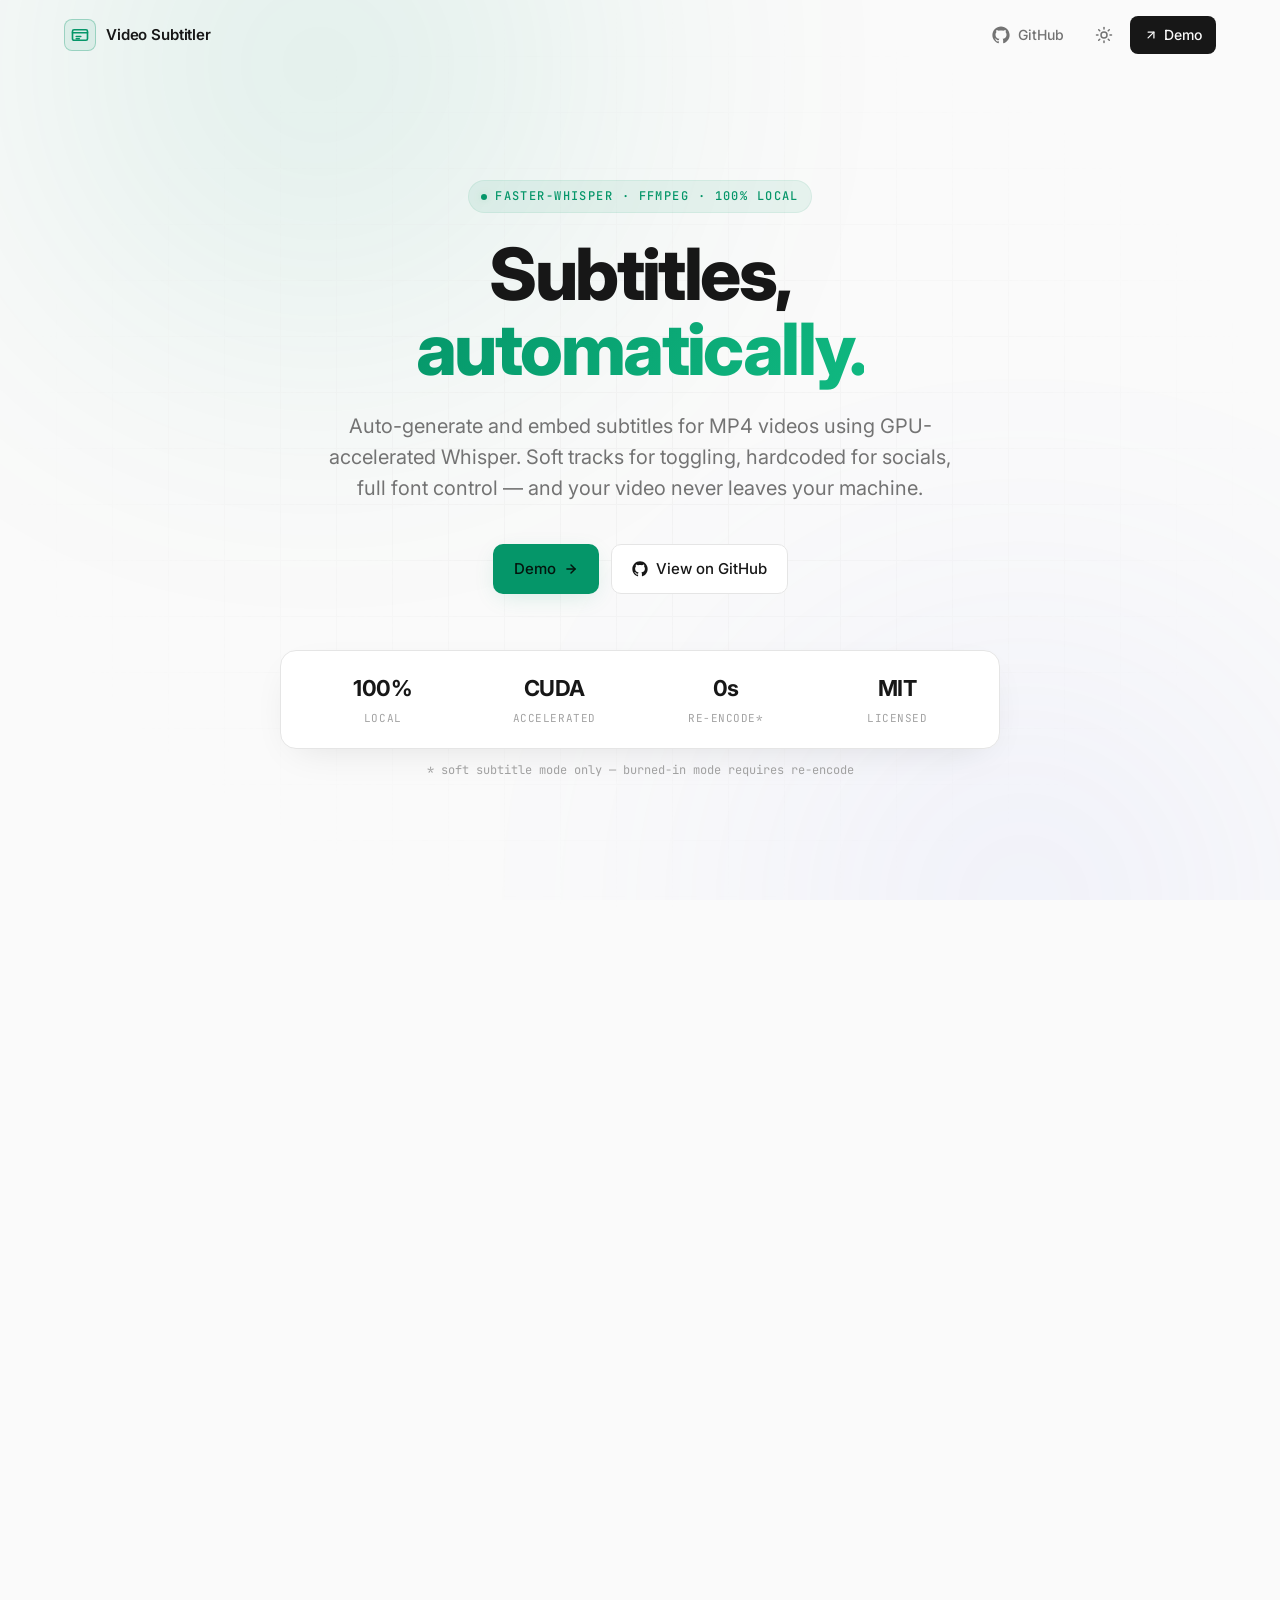
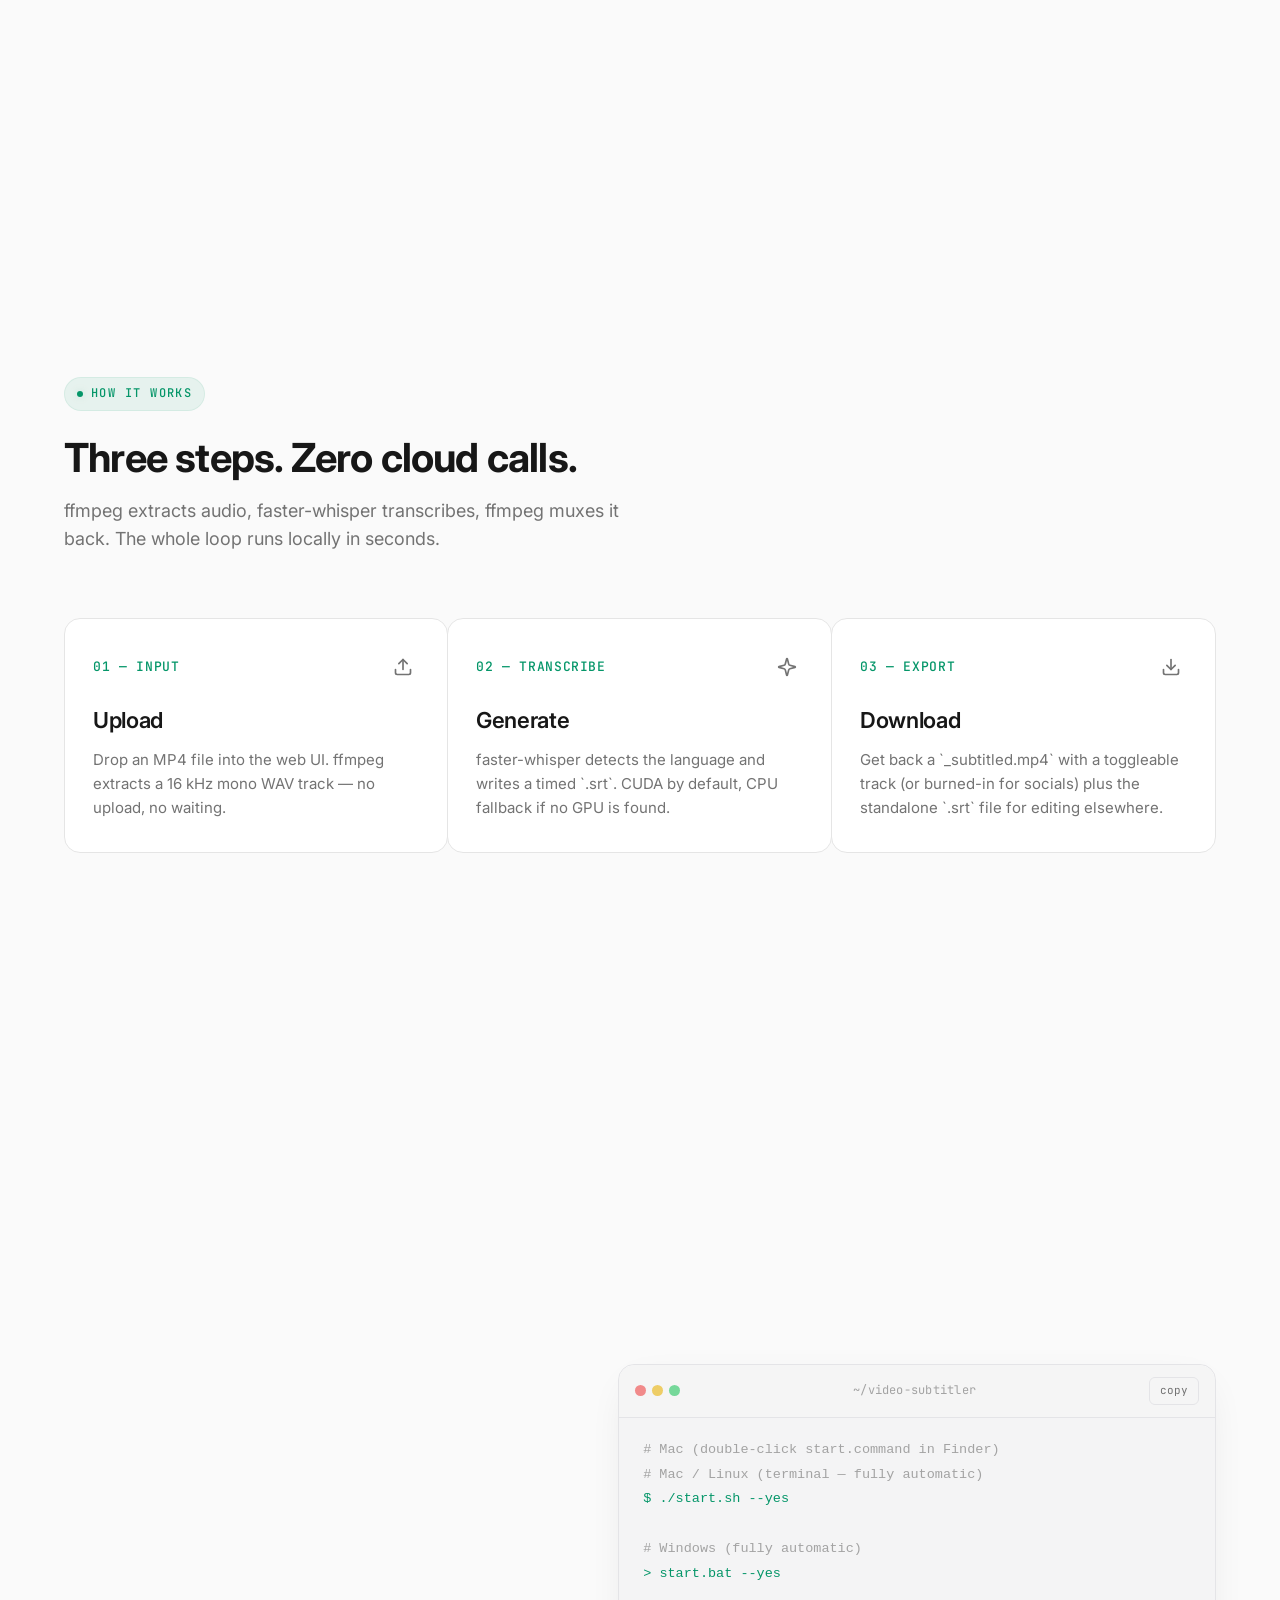
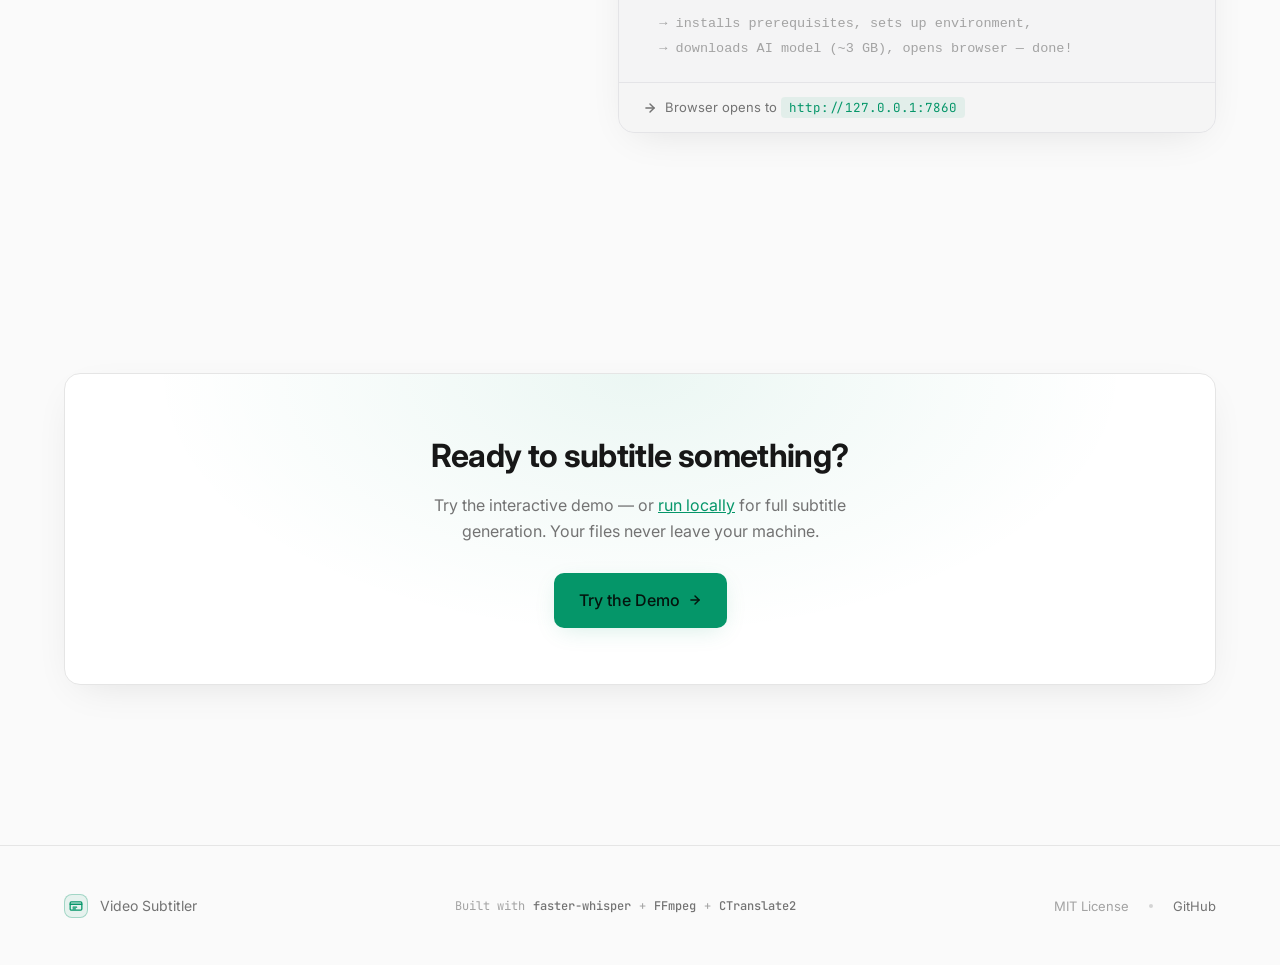
==== commit 50a1ffc7: "feat: add --yes flag for non-interactive setup + fix landing page inaccuracies - Add --yes/-y flag t" ====
--- a/web/index.html
+++ b/web/index.html
@@ -923,13 +923,14 @@
           </div>
           <div class="hero-stat">
             <span class="hero-stat-value">0s</span>
-            <span class="hero-stat-label">re-encode</span>
+            <span class="hero-stat-label">re-encode*</span>
           </div>
           <div class="hero-stat">
             <span class="hero-stat-value">MIT</span>
             <span class="hero-stat-label">licensed</span>
           </div>
         </div>
+        <p style="font-size:12px;color:var(--text-tertiary);margin-top:12px;font-family:'JetBrains Mono',monospace">* soft subtitle mode only — burned-in mode requires re-encode</p>
       </div>
     </section>
 
@@ -1048,7 +1049,7 @@
               </div>
             </div>
             <h3 class="step-title">Upload</h3>
-            <p class="step-desc">Drop one or many MP4 files into the web UI. ffmpeg extracts a 16 kHz mono WAV track from each one — no upload, no waiting.</p>
+            <p class="step-desc">Drop an MP4 file into the web UI. ffmpeg extracts a 16 kHz mono WAV track — no upload, no waiting.</p>
           </div>
           <div class="step reveal">
             <div class="step-header">
@@ -1060,7 +1061,7 @@
               </div>
             </div>
             <h3 class="step-title">Generate</h3>
-            <p class="step-desc">faster-whisper detects the language and writes a perfectly-timed `.srt`. CUDA by default, CPU fallback if no GPU is found.</p>
+            <p class="step-desc">faster-whisper detects the language and writes a timed `.srt`. CUDA by default, CPU fallback if no GPU is found.</p>
           </div>
           <div class="step reveal">
             <div class="step-header">
@@ -1088,7 +1089,7 @@
         <div class="section-header reveal">
           <span class="eyebrow">Quick start</span>
           <h2 class="section-title">Up and running in one script.</h2>
-          <p class="section-subtitle">`setup.sh` creates a venv, installs dependencies, and pre-downloads every Whisper model size. Then start the web UI.</p>
+          <p class="section-subtitle"><code>start.sh</code> checks prerequisites, sets up the environment, and pre-downloads the default Whisper model (large-v3, ~3 GB). Then the web UI opens in your browser.</p>
         </div>
         <div class="quickstart">
           <div class="quickstart-info reveal">
@@ -1097,7 +1098,7 @@
             <ul class="quickstart-prereqs">
               <li>
                 <svg width="16" height="16" viewBox="0 0 24 24" fill="none" stroke="currentColor" stroke-width="2.5" stroke-linecap="round" stroke-linejoin="round"><polyline points="20 6 9 17 4 12"/></svg>
-                <span><strong style="color:var(--text);font-weight:500">ffmpeg</strong> — free video tool (auto-installed on Mac/Linux)</span>
+                <span><strong style="color:var(--text);font-weight:500">ffmpeg</strong> — free video tool (installable via the launcher script)</span>
               </li>
               <li>
                 <svg width="16" height="16" viewBox="0 0 24 24" fill="none" stroke="currentColor" stroke-width="2.5" stroke-linecap="round" stroke-linejoin="round"><polyline points="20 6 9 17 4 12"/></svg>
@@ -1116,14 +1117,15 @@
                 <span class="code-title">~/video-subtitler</span>
                 <button class="code-copy" id="copy-btn" type="button">copy</button>
               </div>
-              <pre class="code-body"><code><span class="comment"># Mac / Linux</span>
-<span class="prompt">$ </span><span class="cmd">./start.sh</span>
-
-<span class="comment"># Windows</span>
-<span class="prompt">></span> <span class="cmd">start.bat</span>
+              <pre class="code-body"><code><span class="comment"># Mac (double-click start.command in Finder)</span>
+<span class="comment"># Mac / Linux (terminal — fully automatic)</span>
+<span class="prompt">$ </span><span class="cmd">./start.sh --yes</span>
+
+<span class="comment"># Windows (fully automatic)</span>
+<span class="prompt">></span> <span class="cmd">start.bat --yes</span>
 
 <span class="comment">  → installs prerequisites, sets up environment,</span>
-<span class="comment">  → downloads AI model, opens browser — done!</span></code></pre>
+<span class="comment">  → downloads AI model (~3 GB), opens browser — done!</span></code></pre>
               <div class="code-note">
                 <svg width="14" height="14" viewBox="0 0 24 24" fill="none" stroke="currentColor" stroke-width="2.5" stroke-linecap="round" stroke-linejoin="round" aria-hidden="true">
                   <path d="M5 12h14"/><path d="m12 5 7 7-7 7"/>
@@ -1145,7 +1147,7 @@
           <div style="position:absolute;inset:0;background:radial-gradient(ellipse at center top,var(--accent-soft),transparent 60%);pointer-events:none"></div>
           <div style="position:relative">
             <h2 style="font-size:32px;font-weight:700;letter-spacing:-0.02em;margin-bottom:12px;color:var(--text)">Ready to subtitle something?</h2>
-            <p style="color:var(--text-secondary);max-width:480px;margin:0 auto 28px;font-size:16px">Try the interactive demo — or run locally for full subtitle generation. Your files never leave your machine.</p>
+            <p style="color:var(--text-secondary);max-width:480px;margin:0 auto 28px;font-size:16px">Try the interactive demo — or <a href="#quick-start" style="color:var(--accent);text-decoration:underline">run locally</a> for full subtitle generation. Your files never leave your machine.</p>
             <a href="demo" class="btn btn-primary" style="font-size:16px;padding:14px 24px">
               Try the Demo
               <svg width="14" height="14" viewBox="0 0 24 24" fill="none" stroke="currentColor" stroke-width="2.5" stroke-linecap="round" stroke-linejoin="round" aria-hidden="true">
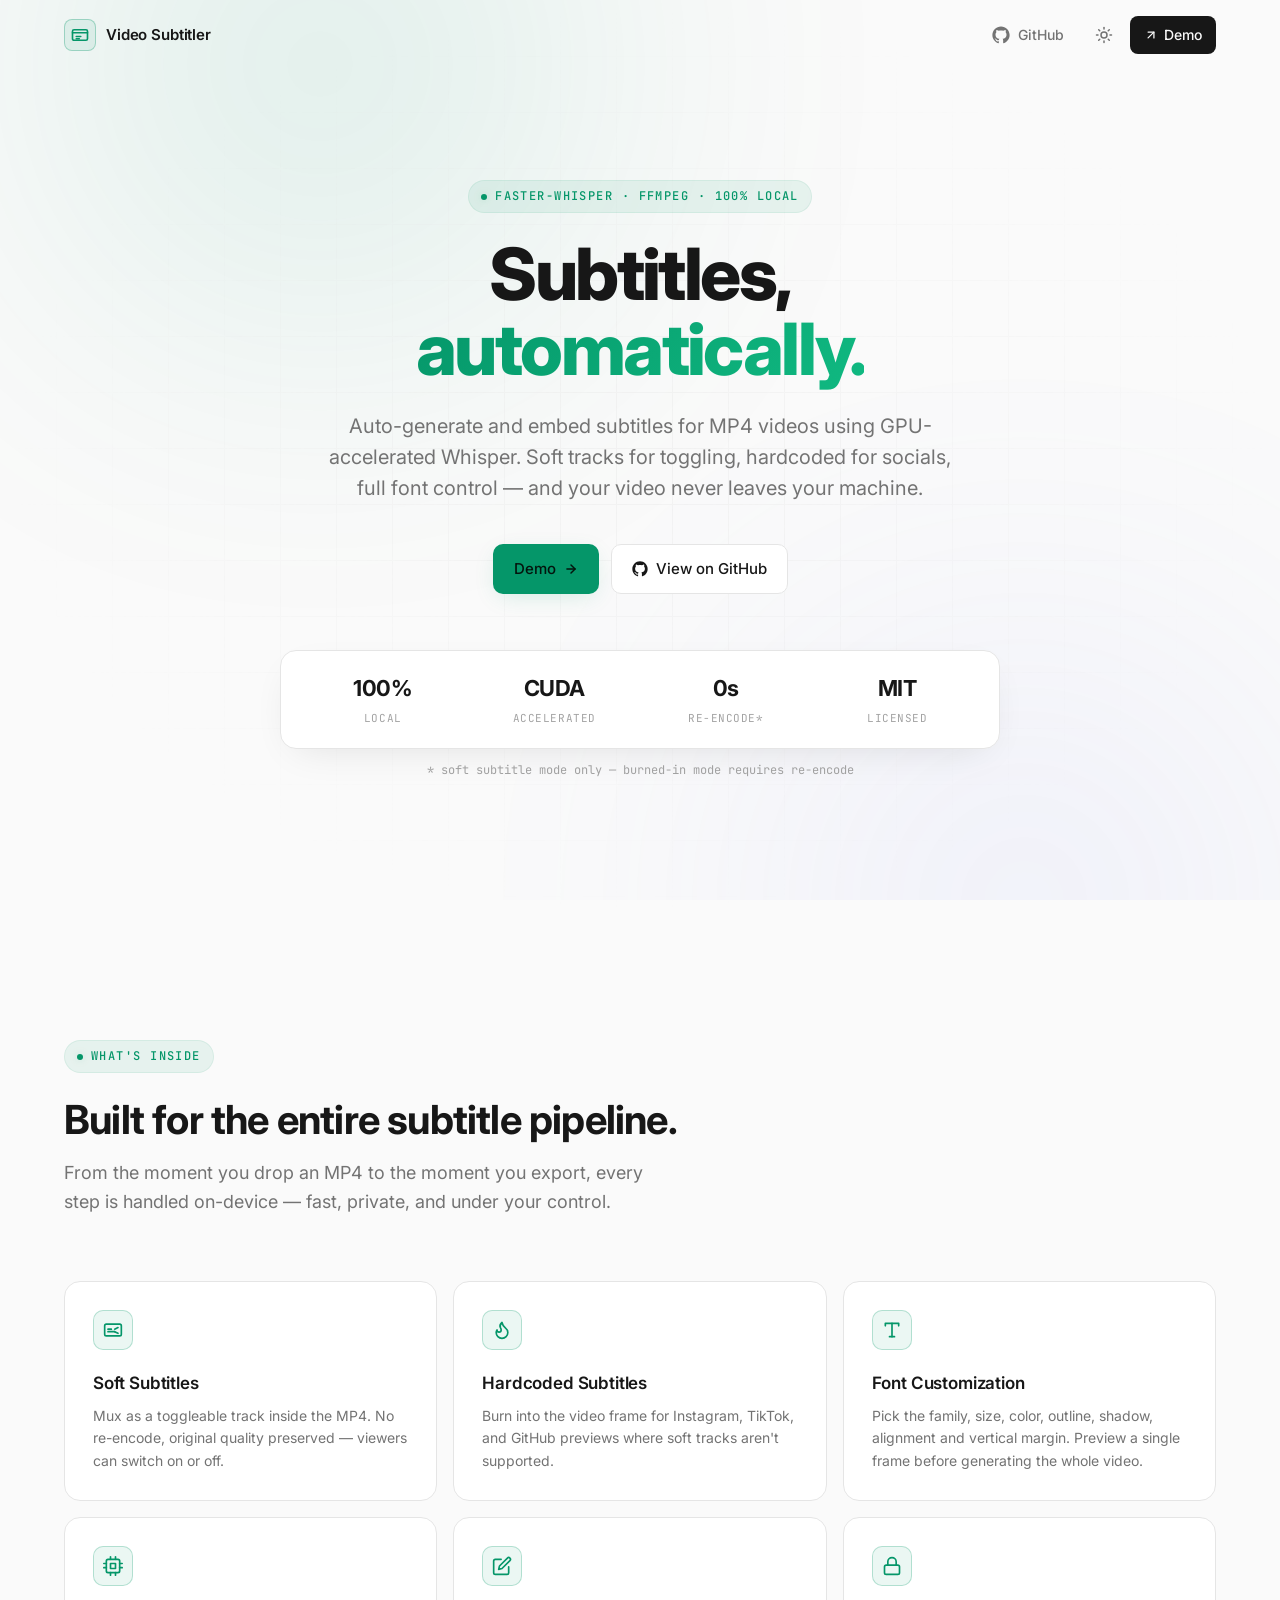
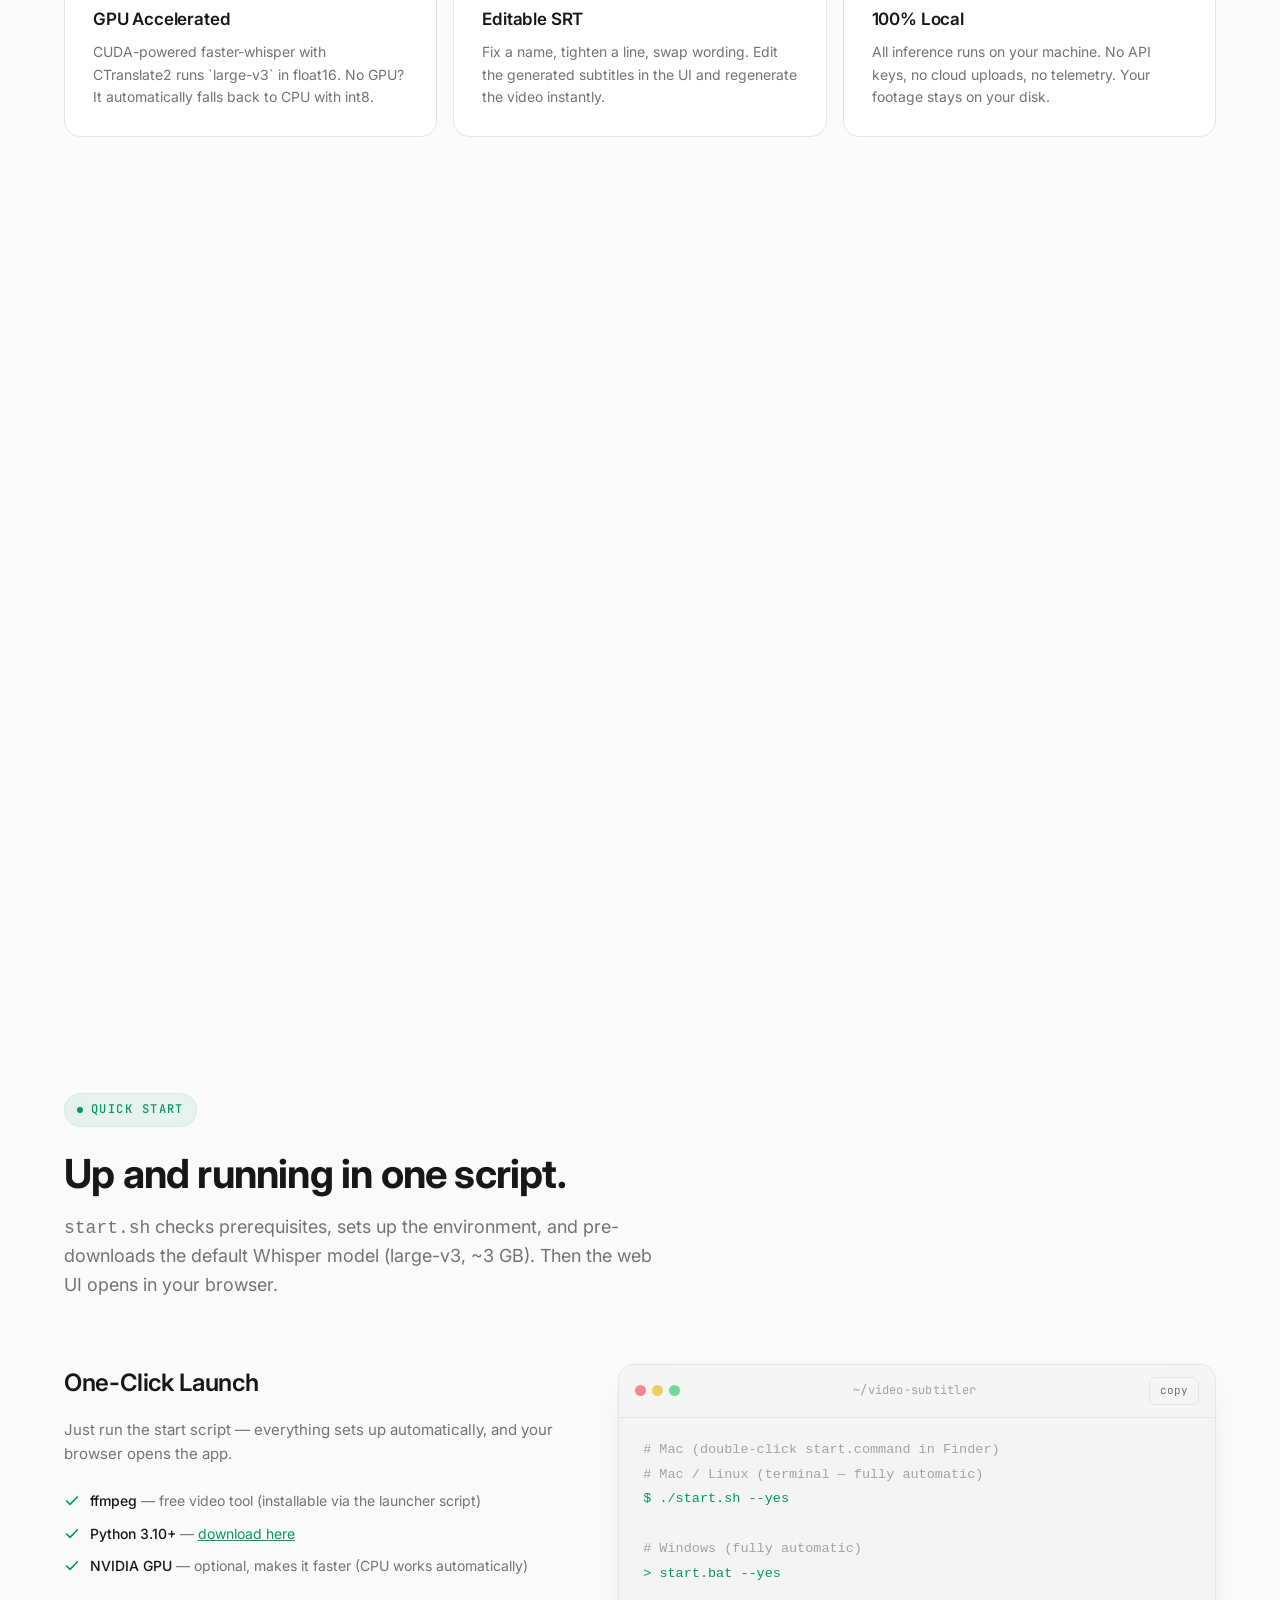
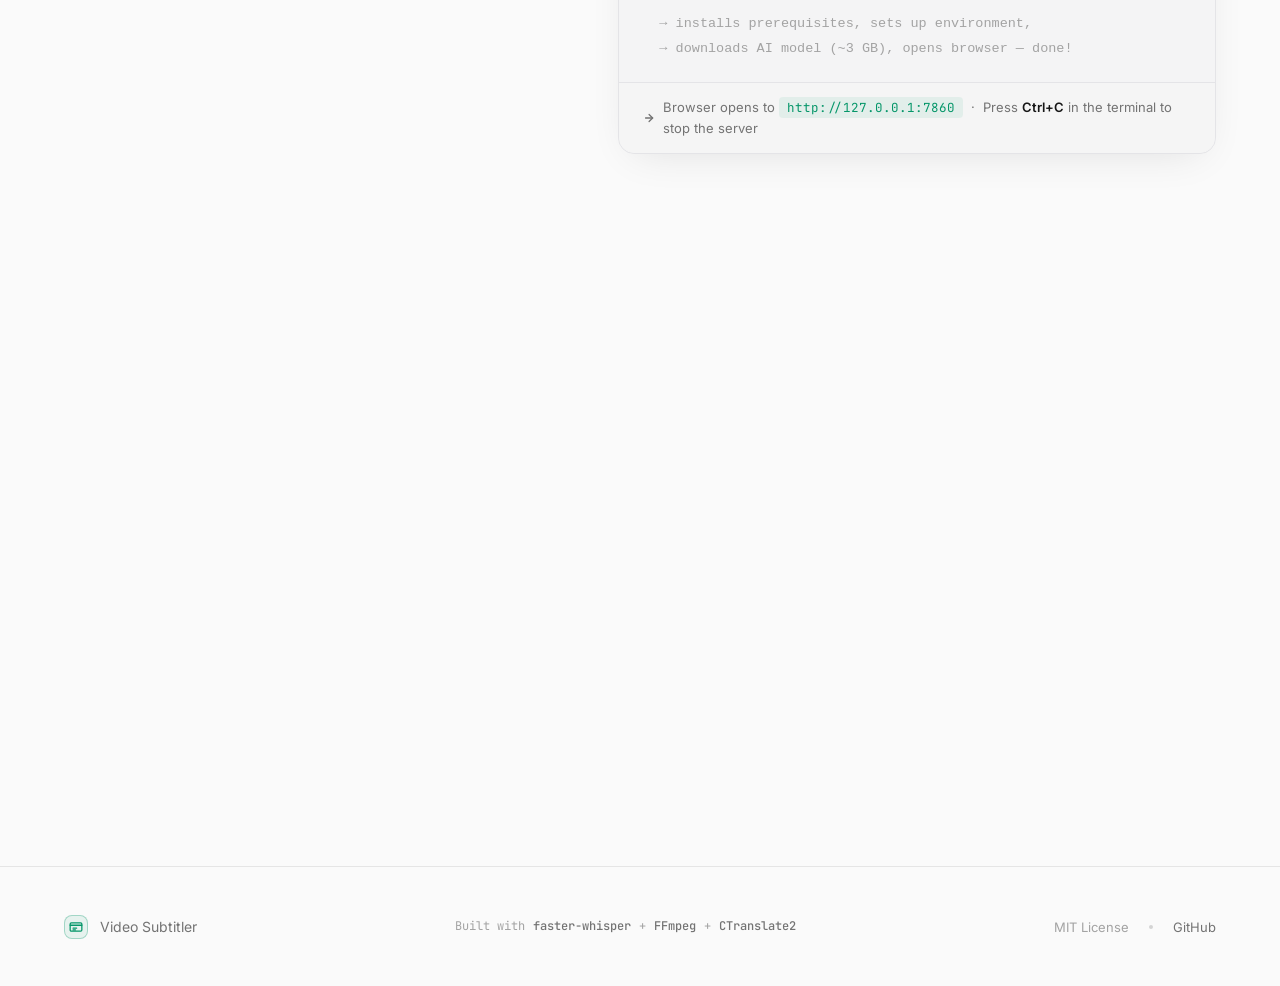
==== commit 818556bc: "feat: add Ctrl+C server-stop hint to landing page and app UI" ====
--- a/web/index.html
+++ b/web/index.html
@@ -1130,7 +1130,7 @@
                 <svg width="14" height="14" viewBox="0 0 24 24" fill="none" stroke="currentColor" stroke-width="2.5" stroke-linecap="round" stroke-linejoin="round" aria-hidden="true">
                   <path d="M5 12h14"/><path d="m12 5 7 7-7 7"/>
                 </svg>
-                <span>Browser opens to <code>http://127.0.0.1:7860</code></span>
+                <span>Browser opens to <code>http://127.0.0.1:7860</code> &nbsp;·&nbsp; Press <strong>Ctrl+C</strong> in the terminal to stop the server</span>
               </div>
             </div>
           </div>
